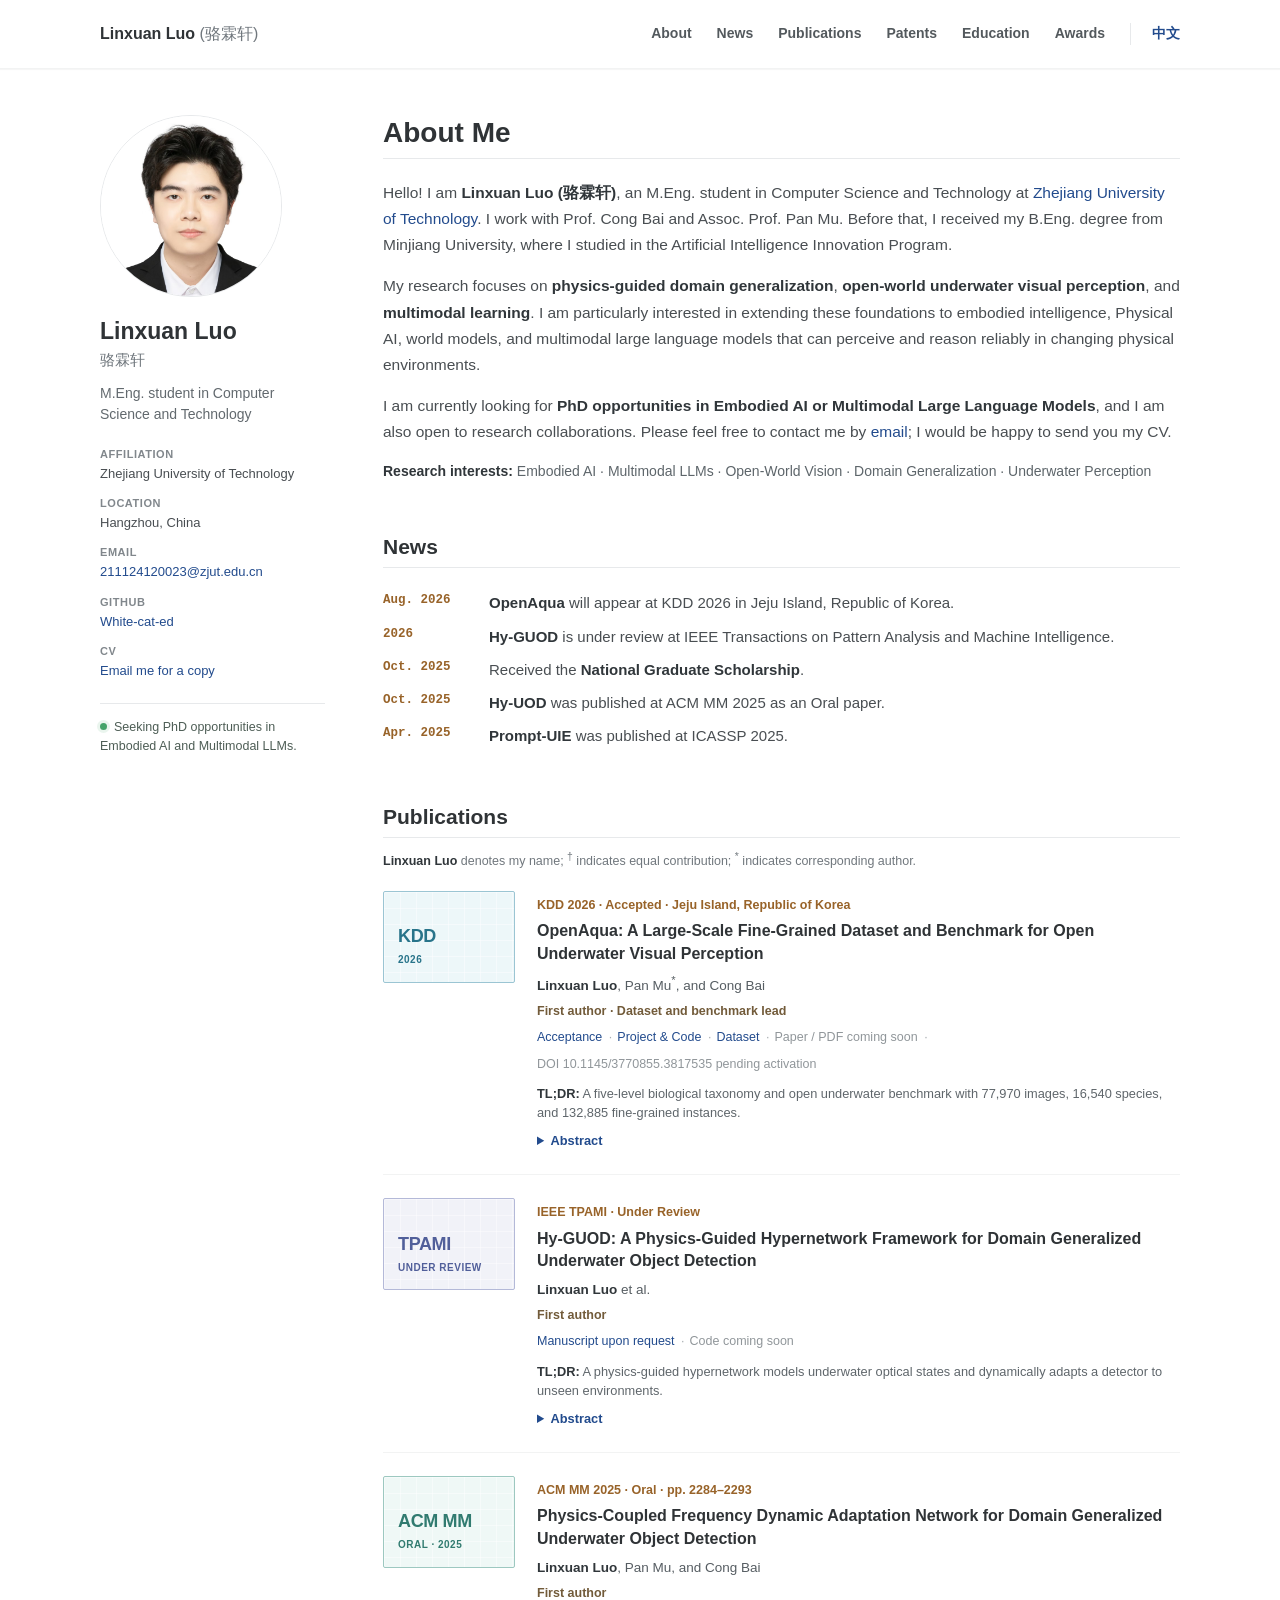
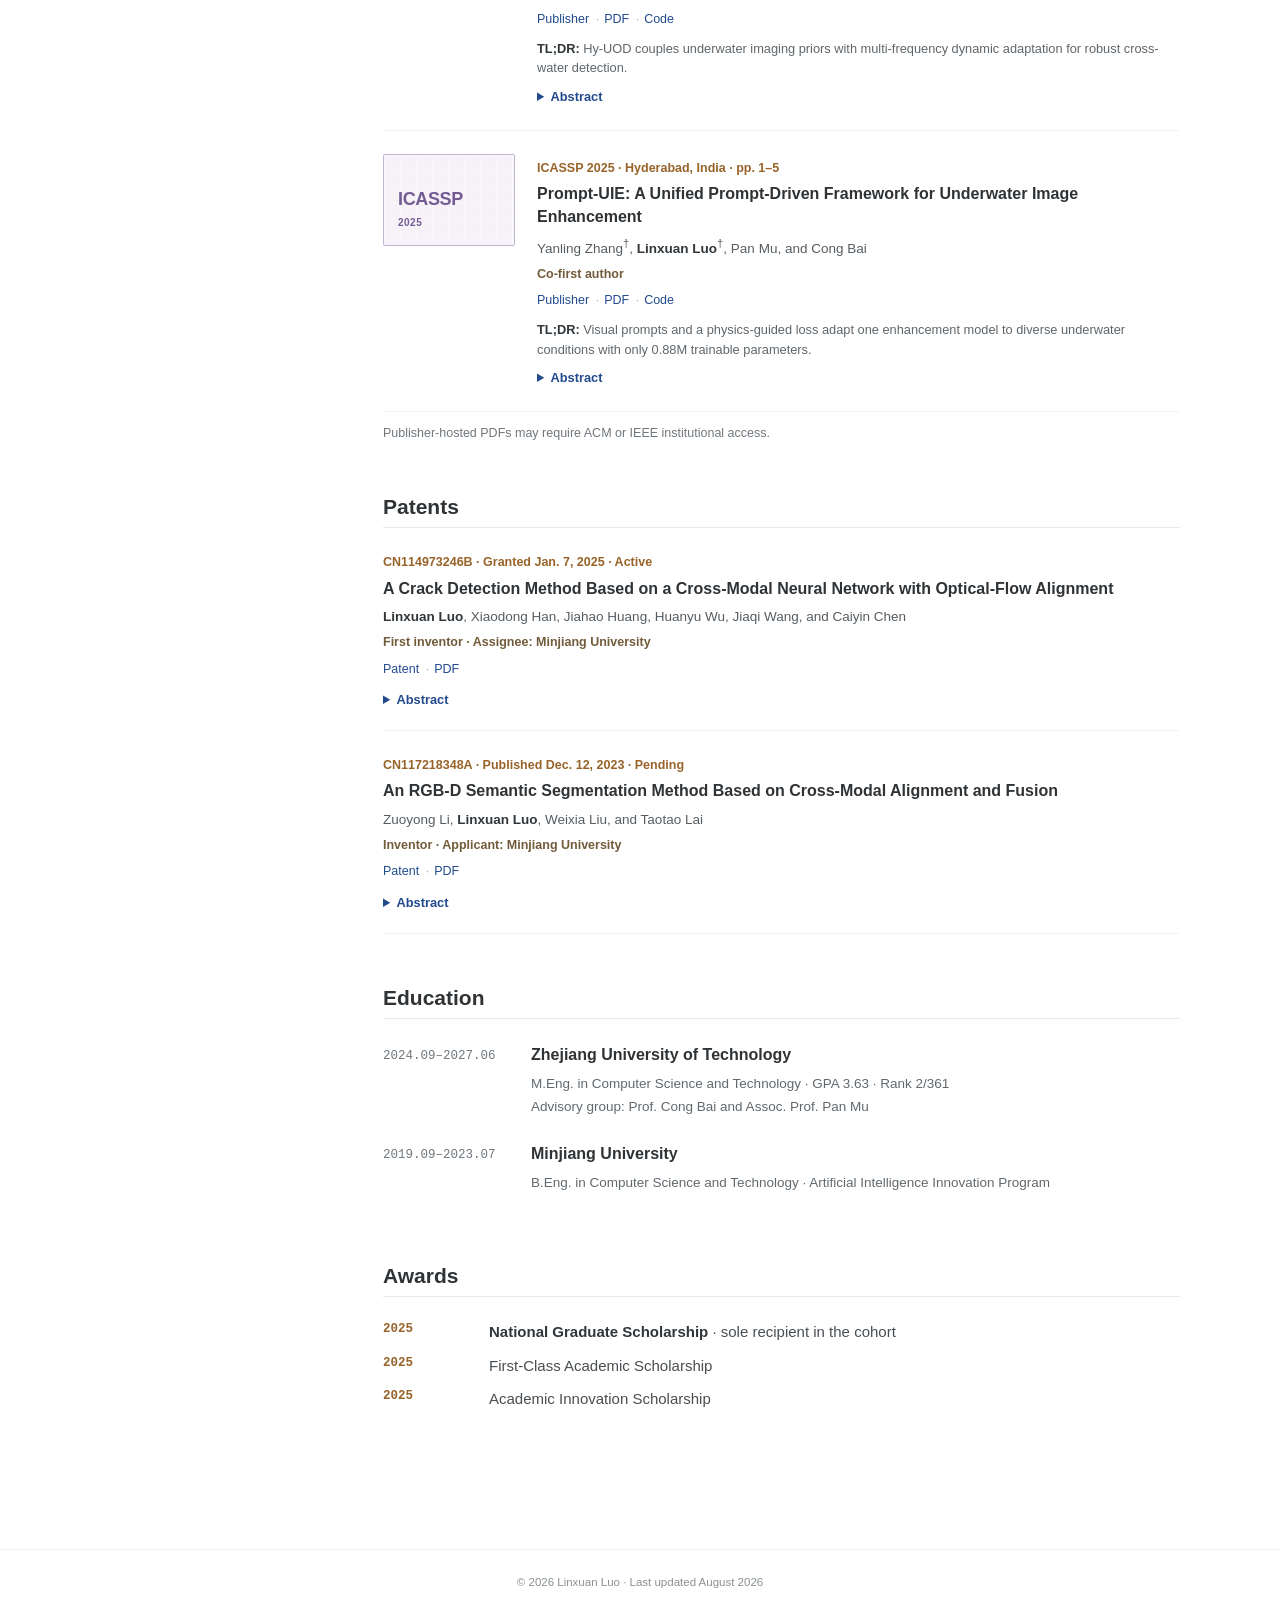
==== index.html @ a7f3fe2d "Add files via upload" ====
<!doctype html>
<html lang="en">
<head>
  <meta charset="utf-8">
  <meta name="viewport" content="width=device-width, initial-scale=1">
  <title>Linxuan Luo (骆霖轩) | Academic Homepage</title>
  <meta name="description" content="Academic homepage of Linxuan Luo, a master's student researching physics-guided domain generalization, open-world underwater vision, embodied AI, and multimodal learning.">
  <meta name="theme-color" content="#ffffff">
  <meta property="og:title" content="Linxuan Luo | Academic Homepage">
  <meta property="og:description" content="Research in physics-guided perception, embodied AI, and multimodal learning.">
  <meta property="og:type" content="website">
  <meta property="og:url" content="https://white-cat-ed.github.io/">
  <meta property="og:image" content="https://white-cat-ed.github.io/og-minimal.png">
  <meta name="twitter:card" content="summary_large_image">
  <link rel="canonical" href="https://white-cat-ed.github.io/">
  <link rel="alternate" hreflang="en" href="https://white-cat-ed.github.io/">
  <link rel="alternate" hreflang="zh-CN" href="https://white-cat-ed.github.io/zh.html">
  <link rel="stylesheet" href="styles.css">
  <script type="application/ld+json">
  {
    "@context": "https://schema.org",
    "@type": "Person",
    "name": "Linxuan Luo",
    "alternateName": "骆霖轩",
    "email": "mailto:211124120023@zjut.edu.cn",
    "url": "https://white-cat-ed.github.io/",
    "sameAs": ["https://github.com/White-cat-ed"],
    "affiliation": {
      "@type": "CollegeOrUniversity",
      "name": "Zhejiang University of Technology"
    }
  }
  </script>
</head>
<body>
  <a class="skip-link" href="#main-content">Skip to content</a>

  <header class="masthead">
    <div class="masthead-inner">
      <a class="site-title" href="#top">Linxuan Luo <span>(骆霖轩)</span></a>
      <nav class="site-nav" aria-label="Primary navigation">
        <a href="#about">About</a>
        <a href="#news">News</a>
        <a href="#publications">Publications</a>
        <a href="#patents">Patents</a>
        <a href="#education">Education</a>
        <a href="#awards">Awards</a>
        <a class="language-link" href="zh.html" lang="zh-CN">中文</a>
      </nav>
    </div>
  </header>

  <main class="layout" id="top">
    <aside class="sidebar" aria-label="Profile">
      <img class="profile-photo" src="profile.jpg" alt="Portrait of Linxuan Luo" width="190" height="190">
      <h1 class="profile-name">Linxuan Luo</h1>
      <p class="profile-name-zh" lang="zh-CN">骆霖轩</p>
      <p class="profile-bio">M.Eng. student in Computer Science and Technology</p>

      <dl class="profile-links">
        <div><dt>Affiliation</dt><dd>Zhejiang University of Technology</dd></div>
        <div><dt>Location</dt><dd>Hangzhou, China</dd></div>
        <div><dt>Email</dt><dd><a href="mailto:211124120023@zjut.edu.cn">211124120023@zjut.edu.cn</a></dd></div>
        <div><dt>GitHub</dt><dd><a href="https://github.com/White-cat-ed" target="_blank" rel="noreferrer">White-cat-ed</a></dd></div>
        <div><dt>CV</dt><dd><a href="mailto:211124120023@zjut.edu.cn?subject=CV%20request">Email me for a copy</a></dd></div>
      </dl>

      <p class="phd-note"><span aria-hidden="true"></span>Seeking PhD opportunities in Embodied AI and Multimodal LLMs.</p>
    </aside>

    <div class="page-content" id="main-content">
      <section id="about" class="section about-section">
        <h2>About Me</h2>
        <p>Hello! I am <strong>Linxuan Luo (骆霖轩)</strong>, an M.Eng. student in Computer Science and Technology at <a href="https://www.zjut.edu.cn/" target="_blank" rel="noreferrer">Zhejiang University of Technology</a>. I work with Prof. Cong Bai and Assoc. Prof. Pan Mu. Before that, I received my B.Eng. degree from Minjiang University, where I studied in the Artificial Intelligence Innovation Program.</p>
        <p>My research focuses on <strong>physics-guided domain generalization</strong>, <strong>open-world underwater visual perception</strong>, and <strong>multimodal learning</strong>. I am particularly interested in extending these foundations to embodied intelligence, Physical AI, world models, and multimodal large language models that can perceive and reason reliably in changing physical environments.</p>
        <p>I am currently looking for <strong>PhD opportunities in Embodied AI or Multimodal Large Language Models</strong>, and I am also open to research collaborations. Please feel free to contact me by <a href="mailto:211124120023@zjut.edu.cn">email</a>; I would be happy to send you my CV.</p>
        <p class="research-interests"><strong>Research interests:</strong> Embodied AI · Multimodal LLMs · Open-World Vision · Domain Generalization · Underwater Perception</p>
      </section>

      <section id="news" class="section">
        <h2>News</h2>
        <ul class="news-list">
          <li><time datetime="2026-08">Aug. 2026</time><span><strong>OpenAqua</strong> will appear at KDD 2026 in Jeju Island, Republic of Korea.</span></li>
          <li><time datetime="2026">2026</time><span><strong>Hy-GUOD</strong> is under review at IEEE Transactions on Pattern Analysis and Machine Intelligence.</span></li>
          <li><time datetime="2025-10">Oct. 2025</time><span>Received the <strong>National Graduate Scholarship</strong>.</span></li>
          <li><time datetime="2025-10">Oct. 2025</time><span><strong>Hy-UOD</strong> was published at ACM MM 2025 as an Oral paper.</span></li>
          <li><time datetime="2025-04">Apr. 2025</time><span><strong>Prompt-UIE</strong> was published at ICASSP 2025.</span></li>
        </ul>
      </section>

      <section id="publications" class="section">
        <h2>Publications</h2>
        <p class="section-note"><strong>Linxuan Luo</strong> denotes my name; <sup>†</sup> indicates equal contribution; <sup>*</sup> indicates corresponding author.</p>

        <article class="publication">
          <div class="paper-thumb paper-thumb-aqua" aria-hidden="true"><span>KDD</span><small>2026</small></div>
          <div class="publication-body">
            <p class="venue">KDD 2026 · Accepted · Jeju Island, Republic of Korea</p>
            <h3>OpenAqua: A Large-Scale Fine-Grained Dataset and Benchmark for Open Underwater Visual Perception</h3>
            <p class="authors"><strong>Linxuan Luo</strong>, Pan Mu<sup>*</sup>, and Cong Bai</p>
            <p class="role-line">First author · Dataset and benchmark lead</p>
            <p class="resource-links">
              <a href="https://cs.zjut.edu.cn/jsp/news.jsp?neId=8866" target="_blank" rel="noreferrer">Acceptance</a>
              <a href="https://github.com/White-cat-ed/OpenAqua" target="_blank" rel="noreferrer">Project &amp; Code</a>
              <a href="https://drive.google.com/drive/folders/1vo-b8BYGD2Kb2J__HTQK28yn5RzytMnz?usp=drive_link" target="_blank" rel="noreferrer">Dataset</a>
              <span>Paper / PDF coming soon</span>
              <span>DOI 10.1145/3770855.3817535 pending activation</span>
            </p>
            <p class="tldr"><strong>TL;DR:</strong> A five-level biological taxonomy and open underwater benchmark with 77,970 images, 16,540 species, and 132,885 fine-grained instances.</p>
            <details>
              <summary>Abstract</summary>
              <p>Monitoring aquatic biodiversity is vital for maintaining global ecological balance. While advancements in computer vision have revolutionized underwater perception, existing datasets are predominantly limited to coarse-grained categories or lack spatial localization annotations, severely constraining the applicability of models for fine-grained biological identification in real-world scenarios. To address this gap, we introduce OpenAqua, the first large-scale fine-grained dataset dedicated to open underwater visual tasks. OpenAqua is structured around a five-level biological taxonomic hierarchy, comprising 77,970 high-quality images covering 16,540 aquatic species, and providing 132,885 fine-grained bounding boxes and corresponding instance segmentation masks. Based on this dataset, we establish a comprehensive benchmark suite that encompasses not only standard object detection and instance segmentation tasks but also pioneers an underwater open-vocabulary object detection benchmark. Extensive experimental evaluations reveal a significant performance degradation in current models as they progress from coarse-grained to fine-grained recognition. These results highlight the substantial challenges associated with fine-grained semantic perception and domain adaptation in degraded underwater environments. We believe OpenAqua holds the potential to advance fine-grained underwater vision research, facilitate learning from long-tailed distributions, and enable more effective aquatic ecosystem monitoring.</p>
            </details>
          </div>
        </article>

        <article class="publication">
          <div class="paper-thumb paper-thumb-indigo" aria-hidden="true"><span>TPAMI</span><small>Under Review</small></div>
          <div class="publication-body">
            <p class="venue">IEEE TPAMI · Under Review</p>
            <h3>Hy-GUOD: A Physics-Guided Hypernetwork Framework for Domain Generalized Underwater Object Detection</h3>
            <p class="authors"><strong>Linxuan Luo</strong> et al.</p>
            <p class="role-line">First author</p>
            <p class="resource-links">
              <a href="mailto:211124120023@zjut.edu.cn?subject=Hy-GUOD%20manuscript%20request">Manuscript upon request</a>
              <span>Code coming soon</span>
            </p>
            <p class="tldr"><strong>TL;DR:</strong> A physics-guided hypernetwork models underwater optical states and dynamically adapts a detector to unseen environments.</p>
            <details>
              <summary>Abstract</summary>
              <p>Underwater Object Detection suffers from severe performance degradation under complex optical variations. These variations induce domain shifts that are particularly challenging to handle when only limited source-domain data are available. Existing methods mainly rely on image restoration or static architectural priors, whereas domain generalization methods usually treat domain shift as a generic data-driven distribution discrepancy. Consequently, they struggle to represent optics-driven underwater domain variation and to decouple degradation cues from task-relevant semantics. To address these limitations, we propose Hy-GUOD, a physics-guided hypernetwork framework for generalized underwater object detection. Hy-GUOD explicitly parameterizes underwater domain shift with physical optical states and learns to exploit them for robust detection. A hypernetwork-based optical-state perception mechanism decouples optical priors from degraded observations through inverse estimation; these priors are then translated into domain-adaptive guidance for dynamic feature responses in the detector. We further introduce Navi-Gate and a bilevel optimization strategy to regulate task-gradient interactions under source-constrained supervision. Extensive experiments on four underwater benchmarks and one terrestrial hazy benchmark demonstrate the effectiveness and generality of Hy-GUOD across single-source, multi-source, cross-dataset, in-domain, and hazy object detection protocols.</p>
            </details>
          </div>
        </article>

        <article class="publication">
          <div class="paper-thumb paper-thumb-teal" aria-hidden="true"><span>ACM MM</span><small>Oral · 2025</small></div>
          <div class="publication-body">
            <p class="venue">ACM MM 2025 · Oral · pp. 2284–2293</p>
            <h3>Physics-Coupled Frequency Dynamic Adaptation Network for Domain Generalized Underwater Object Detection</h3>
            <p class="authors"><strong>Linxuan Luo</strong>, Pan Mu, and Cong Bai</p>
            <p class="role-line">First author</p>
            <p class="resource-links">
              <a href="https://dl.acm.org/doi/10.1145/3746027.3755829" target="_blank" rel="noreferrer">Publisher</a>
              <a href="https://dl.acm.org/doi/pdf/10.1145/3746027.3755829" target="_blank" rel="noreferrer">PDF</a>
              <a href="https://github.com/White-cat-ed/HyUOD" target="_blank" rel="noreferrer">Code</a>
            </p>
            <p class="tldr"><strong>TL;DR:</strong> Hy-UOD couples underwater imaging priors with multi-frequency dynamic adaptation for robust cross-water detection.</p>
            <details>
              <summary>Abstract</summary>
              <p>Despite technological progress in underwater object detection, there are still problems such as the domain shift stemming from diverse environmental conditions and severe image degradation in underwater environments. To address these challenges, we propose a hypernetwork-powered domain generalization framework that synergizes physical priors with multi-frequency feature learning, called Hy-UOD. To combat domain shift challenges, we devise a meta-learning empowered hypernetwork architecture that synthesizes domain-generalization parameters through environment-specific physical descriptor encoding for cross-domains. To further mitigate the impact of complex degradation on object detection performance, we design a Multi-frequency Feature Dynamic Adaptation module based on hypernetwork features and domain-specific information. This module systematically compensates for degraded features through low-frequency correction, high-frequency refinement, and mid-frequency reconstruction. Experiments on multiple underwater datasets demonstrate the robust detection performance and strong cross-domain generalization capability of our method.</p>
            </details>
          </div>
        </article>

        <article class="publication">
          <div class="paper-thumb paper-thumb-violet" aria-hidden="true"><span>ICASSP</span><small>2025</small></div>
          <div class="publication-body">
            <p class="venue">ICASSP 2025 · Hyderabad, India · pp. 1–5</p>
            <h3>Prompt-UIE: A Unified Prompt-Driven Framework for Underwater Image Enhancement</h3>
            <p class="authors">Yanling Zhang<sup>†</sup>, <strong>Linxuan Luo</strong><sup>†</sup>, Pan Mu, and Cong Bai</p>
            <p class="role-line">Co-first author</p>
            <p class="resource-links">
              <a href="https://ieeexplore.ieee.org/document/10889990/" target="_blank" rel="noreferrer">Publisher</a>
              <a href="https://ieeexplore.ieee.org/stampPDF/getPDF.jsp?tp=&amp;arnumber=10889990" target="_blank" rel="noreferrer">PDF</a>
              <a href="https://github.com/Zjut-MultimediaPlus/Prompt-UIE" target="_blank" rel="noreferrer">Code</a>
            </p>
            <p class="tldr"><strong>TL;DR:</strong> Visual prompts and a physics-guided loss adapt one enhancement model to diverse underwater conditions with only 0.88M trainable parameters.</p>
            <details>
              <summary>Abstract</summary>
              <p>The complex and diverse underwater environment causes various types of degradation in underwater images. However, most existing methods focus on single underwater datasets, where the similarities in degradation limit the model’s exploration of different degradation characteristics. To address this challenge, we develop a new unified model for underwater image enhancement based on prompt learning, called Prompt-UIE, focusing on the common attributes of underwater images. Prompt-UIE is designed to adapt a pretrained task-specific model to various underwater conditions without the need for multiple datasets. It builds upon a specific model and integrates a visual prompt module along with a reverse-transmission-map-guided loss function. The background-light visual prompt guides the model to perform enhancements for different water types, while the guided loss improves its ability to handle non-uniform degradation. Experiments on both full-reference and no-reference datasets demonstrate the effectiveness and robustness of our method.</p>
            </details>
          </div>
        </article>
        <p class="access-note">Publisher-hosted PDFs may require ACM or IEEE institutional access.</p>
      </section>

      <section id="patents" class="section">
        <h2>Patents</h2>

        <article class="patent">
          <p class="venue">CN114973246B · Granted Jan. 7, 2025 · Active</p>
          <h3>A Crack Detection Method Based on a Cross-Modal Neural Network with Optical-Flow Alignment</h3>
          <p class="authors"><strong>Linxuan Luo</strong>, Xiaodong Han, Jiahao Huang, Huanyu Wu, Jiaqi Wang, and Caiyin Chen</p>
          <p class="role-line">First inventor · Assignee: Minjiang University</p>
          <p class="resource-links">
            <a href="https://patents.google.com/patent/CN114973246B/en" target="_blank" rel="noreferrer">Patent</a>
            <a href="https://patentimages.storage.googleapis.com/b4/01/fa/18048ff08c857f/CN114973246B.pdf" target="_blank" rel="noreferrer">PDF</a>
          </p>
          <details>
            <summary>Abstract</summary>
            <p>This invention presents FAC-Net, a cross-modal crack detection method that uses optical-flow-based alignment to fuse RGB and depth features and classify pixels into crack and background regions.</p>
          </details>
        </article>

        <article class="patent">
          <p class="venue">CN117218348A · Published Dec. 12, 2023 · Pending</p>
          <h3>An RGB-D Semantic Segmentation Method Based on Cross-Modal Alignment and Fusion</h3>
          <p class="authors">Zuoyong Li, <strong>Linxuan Luo</strong>, Weixia Liu, and Taotao Lai</p>
          <p class="role-line">Inventor · Applicant: Minjiang University</p>
          <p class="resource-links">
            <a href="https://patents.google.com/patent/CN117218348A/en" target="_blank" rel="noreferrer">Patent</a>
            <a href="https://patentimages.storage.googleapis.com/ee/cd/d5/96ed496db2e473/CN117218348A.pdf" target="_blank" rel="noreferrer">PDF</a>
          </p>
          <details>
            <summary>Abstract</summary>
            <p>This invention presents an RGB-D semantic segmentation framework that combines spatial-channel attention with semantic-flow correction to align and fuse RGB and depth features, suppress multimodal noise, and improve the propagation of deep semantic information.</p>
          </details>
        </article>
      </section>

      <section id="education" class="section">
        <h2>Education</h2>
        <div class="timeline">
          <article>
            <time>2024.09–2027.06</time>
            <div><h3>Zhejiang University of Technology</h3><p>M.Eng. in Computer Science and Technology · GPA 3.63 · Rank 2/361</p><p>Advisory group: Prof. Cong Bai and Assoc. Prof. Pan Mu</p></div>
          </article>
          <article>
            <time>2019.09–2023.07</time>
            <div><h3>Minjiang University</h3><p>B.Eng. in Computer Science and Technology · Artificial Intelligence Innovation Program</p></div>
          </article>
        </div>
      </section>

      <section id="awards" class="section">
        <h2>Awards</h2>
        <ul class="plain-list">
          <li><time>2025</time><span><strong>National Graduate Scholarship</strong> · sole recipient in the cohort</span></li>
          <li><time>2025</time><span>First-Class Academic Scholarship</span></li>
          <li><time>2025</time><span>Academic Innovation Scholarship</span></li>
        </ul>
      </section>
    </div>
  </main>

  <footer class="site-footer">
    <p>© 2026 Linxuan Luo · Last updated August 2026</p>
  </footer>
</body>
</html>
---- styles.css ----
:root {
  --ink: #494e52;
  --heading: #2f3336;
  --muted: #70777d;
  --link: #224b8d;
  --line: #e7e9eb;
  --line-soft: #f2f3f3;
  --paper: #fff;
  --quiet: #f7f8f9;
  --success: #2f7a52;
}

* {
  box-sizing: border-box;
}

html {
  scroll-behavior: smooth;
  scroll-padding-top: 80px;
}

body {
  margin: 0;
  background: var(--paper);
  color: var(--ink);
  font-family: "Trebuchet MS", "Microsoft YaHei", "PingFang SC", Helvetica, Arial, sans-serif;
  font-size: 15px;
  line-height: 1.55;
}

a {
  color: var(--link);
  text-decoration: none;
}

a:hover,
a:focus-visible {
  text-decoration: underline;
}

strong {
  color: #30363a;
}

.skip-link {
  position: fixed;
  top: 8px;
  left: 8px;
  z-index: 100;
  transform: translateY(-150%);
  padding: 8px 12px;
  border-radius: 3px;
  background: var(--heading);
  color: #fff;
}

.skip-link:focus {
  transform: translateY(0);
}

.masthead {
  position: sticky;
  top: 0;
  z-index: 30;
  border-bottom: 1px solid var(--line-soft);
  background: rgba(255, 255, 255, 0.97);
  box-shadow: 0 1px 1px rgba(0, 0, 0, 0.035);
  backdrop-filter: blur(8px);
}

.masthead-inner {
  width: min(1080px, calc(100% - 36px));
  min-height: 68px;
  margin: 0 auto;
  display: flex;
  align-items: center;
  justify-content: space-between;
  gap: 28px;
}

.site-title {
  flex: 0 0 auto;
  color: var(--heading);
  font-size: 16px;
  font-weight: 700;
}

.site-title span {
  color: var(--muted);
  font-weight: 400;
}

.site-title:hover {
  text-decoration: none;
}

.site-nav {
  display: flex;
  align-items: center;
  gap: 25px;
  white-space: nowrap;
}

.site-nav a {
  color: #53595d;
  font-size: 14px;
  font-weight: 600;
}

.site-nav a:hover,
.site-nav a:focus-visible {
  color: var(--link);
  text-decoration: none;
}

.site-nav .language-link {
  padding-left: 21px;
  border-left: 1px solid var(--line);
  color: var(--link);
}

.layout {
  width: min(1080px, calc(100% - 36px));
  margin: 46px auto 84px;
  display: grid;
  grid-template-columns: 225px minmax(0, 1fr);
  gap: 58px;
  align-items: start;
}

.sidebar {
  position: sticky;
  top: 100px;
  min-width: 0;
}

.profile-photo {
  display: block;
  width: 182px;
  height: 182px;
  border: 1px solid var(--line);
  border-radius: 50%;
  object-fit: cover;
  object-position: center 30%;
}

.profile-name {
  margin: 20px 0 0;
  color: var(--heading);
  font-size: 23px;
  line-height: 1.25;
}

.profile-name-zh {
  margin: 2px 0 12px;
  color: var(--muted);
  font-size: 15px;
}

.profile-bio {
  margin: 0 0 21px;
  color: #62696e;
  font-size: 14px;
  line-height: 1.5;
}

.profile-links {
  margin: 0;
  font-size: 13px;
}

.profile-links div {
  margin: 0 0 11px;
}

.profile-links dt {
  margin: 0 0 1px;
  color: #81878c;
  font-size: 11px;
  font-weight: 700;
  letter-spacing: 0.05em;
  text-transform: uppercase;
}

.profile-links dd {
  margin: 0;
  overflow-wrap: anywhere;
}

.phd-note {
  margin: 22px 0 0;
  padding-top: 14px;
  border-top: 1px solid var(--line);
  color: #4d5d55;
  font-size: 12.5px;
  line-height: 1.5;
}

.phd-note span {
  display: inline-block;
  width: 7px;
  height: 7px;
  margin-right: 7px;
  border-radius: 50%;
  background: #45a36a;
  box-shadow: 0 0 0 3px #eaf5ee;
  vertical-align: 1px;
}

.page-content {
  min-width: 0;
}

.section {
  margin: 0 0 50px;
}

.section h2 {
  margin: 0 0 18px;
  padding-bottom: 7px;
  border-bottom: 1px solid var(--line);
  color: var(--heading);
  font-size: 21px;
  font-weight: 700;
  line-height: 1.3;
}

.about-section h2 {
  margin-bottom: 21px;
  font-size: 28px;
}

.about-section p {
  margin: 0 0 15px;
  font-size: 15.5px;
  line-height: 1.68;
}

.research-interests {
  color: #5d656a;
  font-size: 14px !important;
}

.section-note,
.access-note {
  margin: -7px 0 15px;
  color: var(--muted);
  font-size: 12.5px;
}

.news-list,
.plain-list {
  margin: 0;
  padding: 0;
  list-style: none;
}

.news-list li,
.plain-list li {
  display: grid;
  grid-template-columns: 92px minmax(0, 1fr);
  gap: 14px;
  padding: 5px 0;
}

.news-list time,
.plain-list time {
  color: #986329;
  font-family: Consolas, "Courier New", monospace;
  font-size: 12.5px;
  font-weight: 700;
}

.publication {
  display: grid;
  grid-template-columns: 132px minmax(0, 1fr);
  gap: 22px;
  padding: 23px 0;
  border-bottom: 1px solid var(--line-soft);
}

.publication:first-of-type {
  padding-top: 4px;
}

.paper-thumb {
  width: 132px;
  height: 92px;
  display: flex;
  flex-direction: column;
  justify-content: flex-end;
  padding: 14px;
  border: 1px solid currentColor;
  border-radius: 2px;
  background-image:
    linear-gradient(rgba(255, 255, 255, 0.42) 1px, transparent 1px),
    linear-gradient(90deg, rgba(255, 255, 255, 0.42) 1px, transparent 1px);
  background-size: 16px 16px;
}

.paper-thumb span {
  font-size: 18px;
  font-weight: 800;
  letter-spacing: -0.02em;
  line-height: 1;
}

.paper-thumb small {
  margin-top: 7px;
  font-size: 10px;
  font-weight: 700;
  letter-spacing: 0.05em;
  text-transform: uppercase;
}

.paper-thumb-aqua {
  border-color: #9bc5d3;
  background-color: #edf7f9;
  color: #28748a;
}

.paper-thumb-indigo {
  border-color: #b4b9d8;
  background-color: #f1f2f8;
  color: #515f9a;
}

.paper-thumb-teal {
  border-color: #9dc8c0;
  background-color: #eff8f6;
  color: #317b70;
}

.paper-thumb-violet {
  border-color: #c1b5d3;
  background-color: #f6f2f8;
  color: #725c92;
}

.publication-body h3,
.patent h3,
.timeline h3 {
  margin: 3px 0 7px;
  color: var(--heading);
  font-size: 16px;
  font-weight: 700;
  line-height: 1.42;
}

.publication-body p,
.patent p {
  margin: 5px 0;
}

.venue {
  color: #986329;
  font-size: 12.5px;
  font-weight: 700;
}

.authors {
  color: #565d62;
  font-size: 13.5px;
}

.role-line {
  color: #725b3a;
  font-size: 12.5px;
  font-weight: 600;
}

.resource-links {
  display: flex;
  flex-wrap: wrap;
  gap: 7px 15px;
  padding: 2px 0;
  font-size: 12.5px;
}

.resource-links a,
.resource-links span {
  position: relative;
}

.resource-links a:not(:last-child)::after,
.resource-links span:not(:last-child)::after {
  content: "·";
  position: absolute;
  right: -10px;
  color: #a8adb1;
}

.resource-links span {
  color: #90969a;
}

.tldr {
  margin-top: 8px !important;
  color: #5f666b;
  font-size: 12.8px;
  line-height: 1.5;
}

details {
  margin-top: 9px;
  font-size: 12.8px;
}

details summary {
  width: max-content;
  color: var(--link);
  cursor: pointer;
  font-weight: 600;
}

details[open] summary {
  margin-bottom: 7px;
}

details p {
  margin: 0 !important;
  padding: 11px 13px;
  border-left: 2px solid #ccd7e6;
  background: var(--quiet);
  color: #5b6267;
  line-height: 1.62;
}

.access-note {
  margin-top: 12px;
}

.patent {
  padding: 20px 0;
  border-bottom: 1px solid var(--line-soft);
}

.patent:first-of-type {
  padding-top: 2px;
}

.timeline article {
  display: grid;
  grid-template-columns: 130px minmax(0, 1fr);
  gap: 18px;
  padding: 10px 0 15px;
}

.timeline time {
  color: var(--muted);
  font-family: Consolas, "Courier New", monospace;
  font-size: 12.5px;
}

.timeline h3 {
  margin-top: -3px;
}

.timeline p {
  margin: 3px 0;
  color: #62696e;
  font-size: 13.5px;
}

.site-footer {
  padding: 24px 18px 30px;
  border-top: 1px solid var(--line-soft);
  color: #8a9094;
  text-align: center;
  font-size: 11.5px;
}

.site-footer p {
  margin: 0;
}

@media (max-width: 900px) {
  .masthead-inner {
    align-items: flex-start;
    flex-direction: column;
    gap: 0;
    padding: 14px 0 10px;
  }

  .site-nav {
    width: 100%;
    margin-top: 9px;
    gap: 21px;
    overflow-x: auto;
    padding-bottom: 4px;
    scrollbar-width: thin;
  }

  .site-nav .language-link {
    padding-left: 0;
    border-left: 0;
  }

  .layout {
    grid-template-columns: 190px minmax(0, 1fr);
    gap: 38px;
    margin-top: 36px;
  }

  .sidebar {
    top: 117px;
  }

  .profile-photo {
    width: 155px;
    height: 155px;
  }
}

@media (max-width: 680px) {
  html {
    scroll-padding-top: 108px;
  }

  .masthead-inner,
  .layout {
    width: min(100% - 28px, 1080px);
  }

  .layout {
    display: block;
    margin-top: 29px;
  }

  .sidebar {
    position: static;
    display: grid;
    grid-template-columns: 122px minmax(0, 1fr);
    column-gap: 22px;
    margin-bottom: 44px;
  }

  .profile-photo {
    grid-row: 1 / 5;
    width: 122px;
    height: 122px;
  }

  .profile-name {
    margin-top: 5px;
    font-size: 21px;
  }

  .profile-name-zh {
    margin-bottom: 7px;
  }

  .profile-bio {
    margin-bottom: 10px;
  }

  .profile-links,
  .phd-note {
    grid-column: 1 / -1;
  }

  .profile-links {
    display: grid;
    grid-template-columns: repeat(2, minmax(0, 1fr));
    gap: 4px 18px;
    margin-top: 20px;
  }

  .phd-note {
    margin-top: 9px;
  }

  .about-section h2 {
    font-size: 25px;
  }

  .publication {
    grid-template-columns: 104px minmax(0, 1fr);
    gap: 16px;
  }

  .paper-thumb {
    width: 104px;
    height: 78px;
    padding: 11px;
  }

  .paper-thumb span {
    font-size: 15px;
  }
}

@media (max-width: 480px) {
  .sidebar {
    grid-template-columns: 102px minmax(0, 1fr);
    column-gap: 16px;
  }

  .profile-photo {
    width: 102px;
    height: 102px;
  }

  .profile-name {
    font-size: 19px;
  }

  .profile-bio {
    font-size: 12.5px;
  }

  .profile-links {
    grid-template-columns: 1fr;
  }

  .publication {
    display: block;
  }

  .paper-thumb {
    width: 100%;
    height: 64px;
    margin-bottom: 14px;
  }

  .news-list li,
  .plain-list li,
  .timeline article {
    grid-template-columns: 76px minmax(0, 1fr);
    gap: 11px;
  }
}

@media (prefers-reduced-motion: reduce) {
  html {
    scroll-behavior: auto;
  }
}
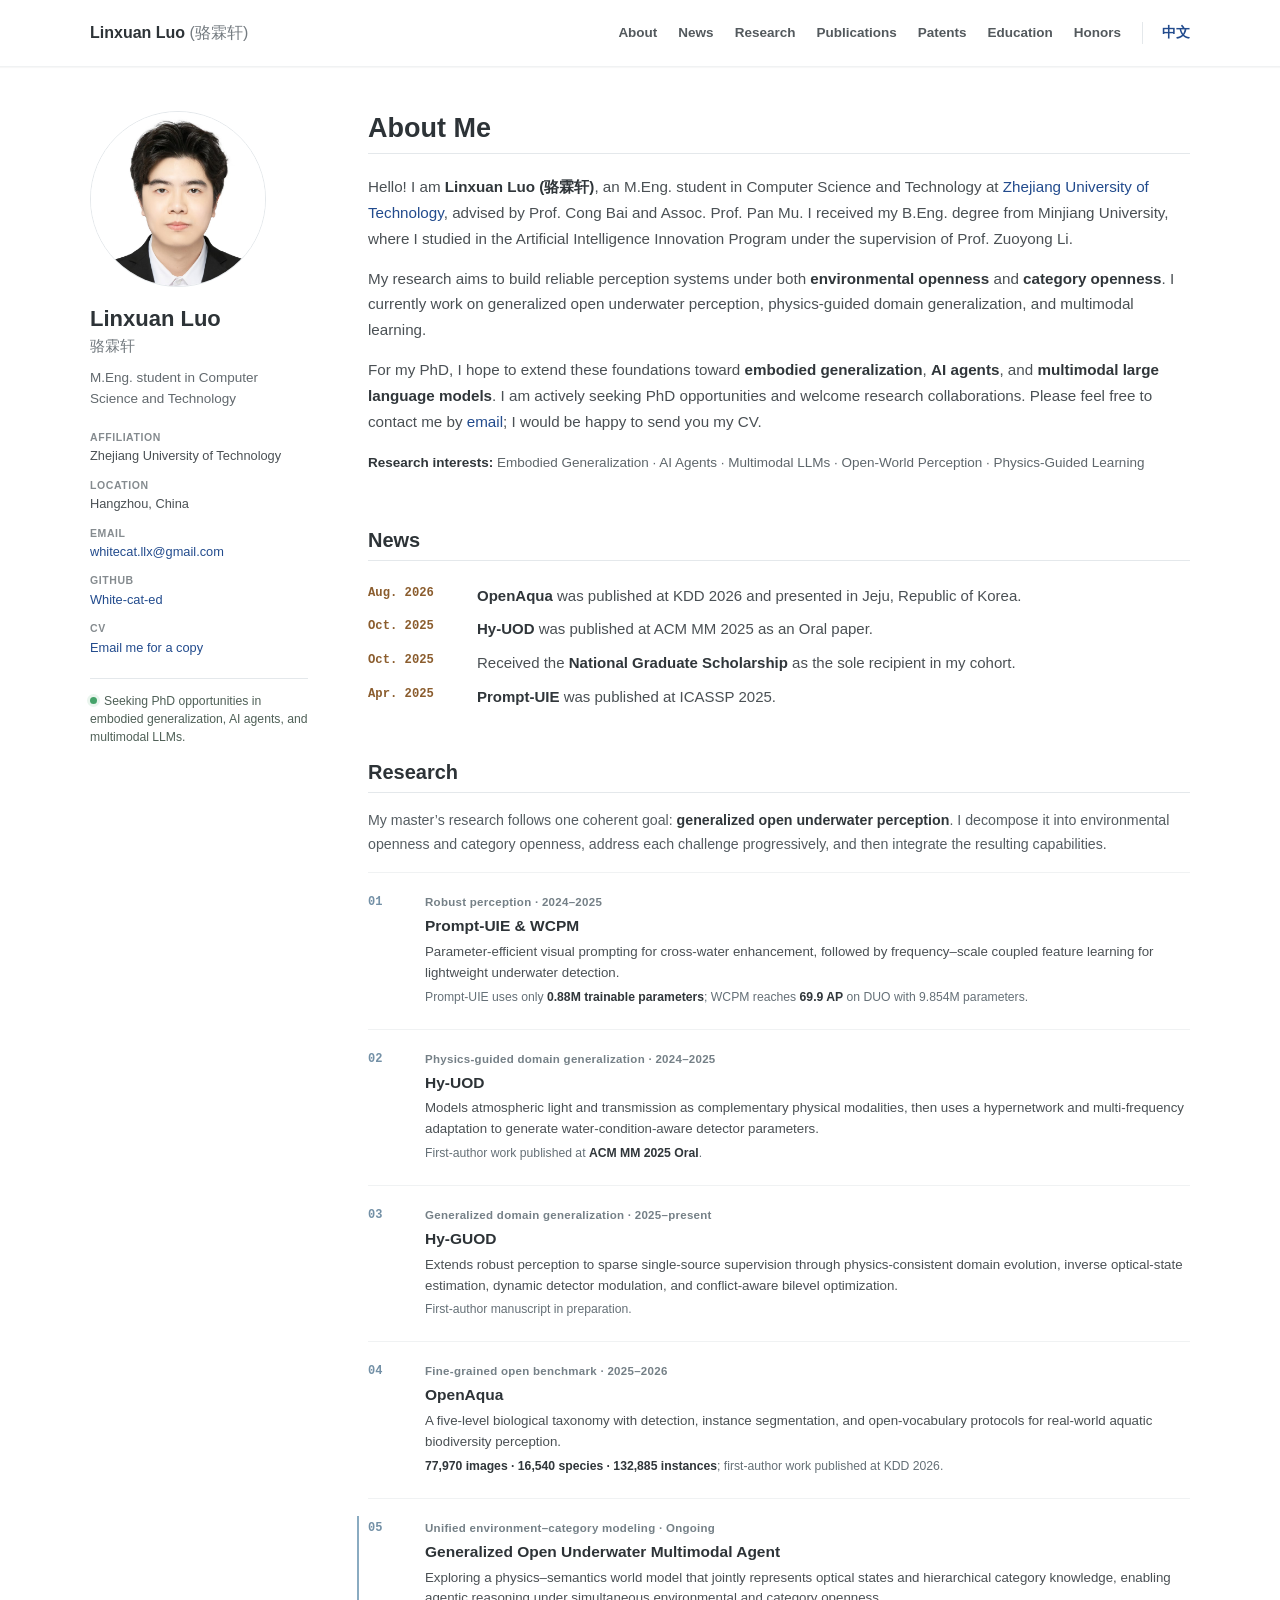
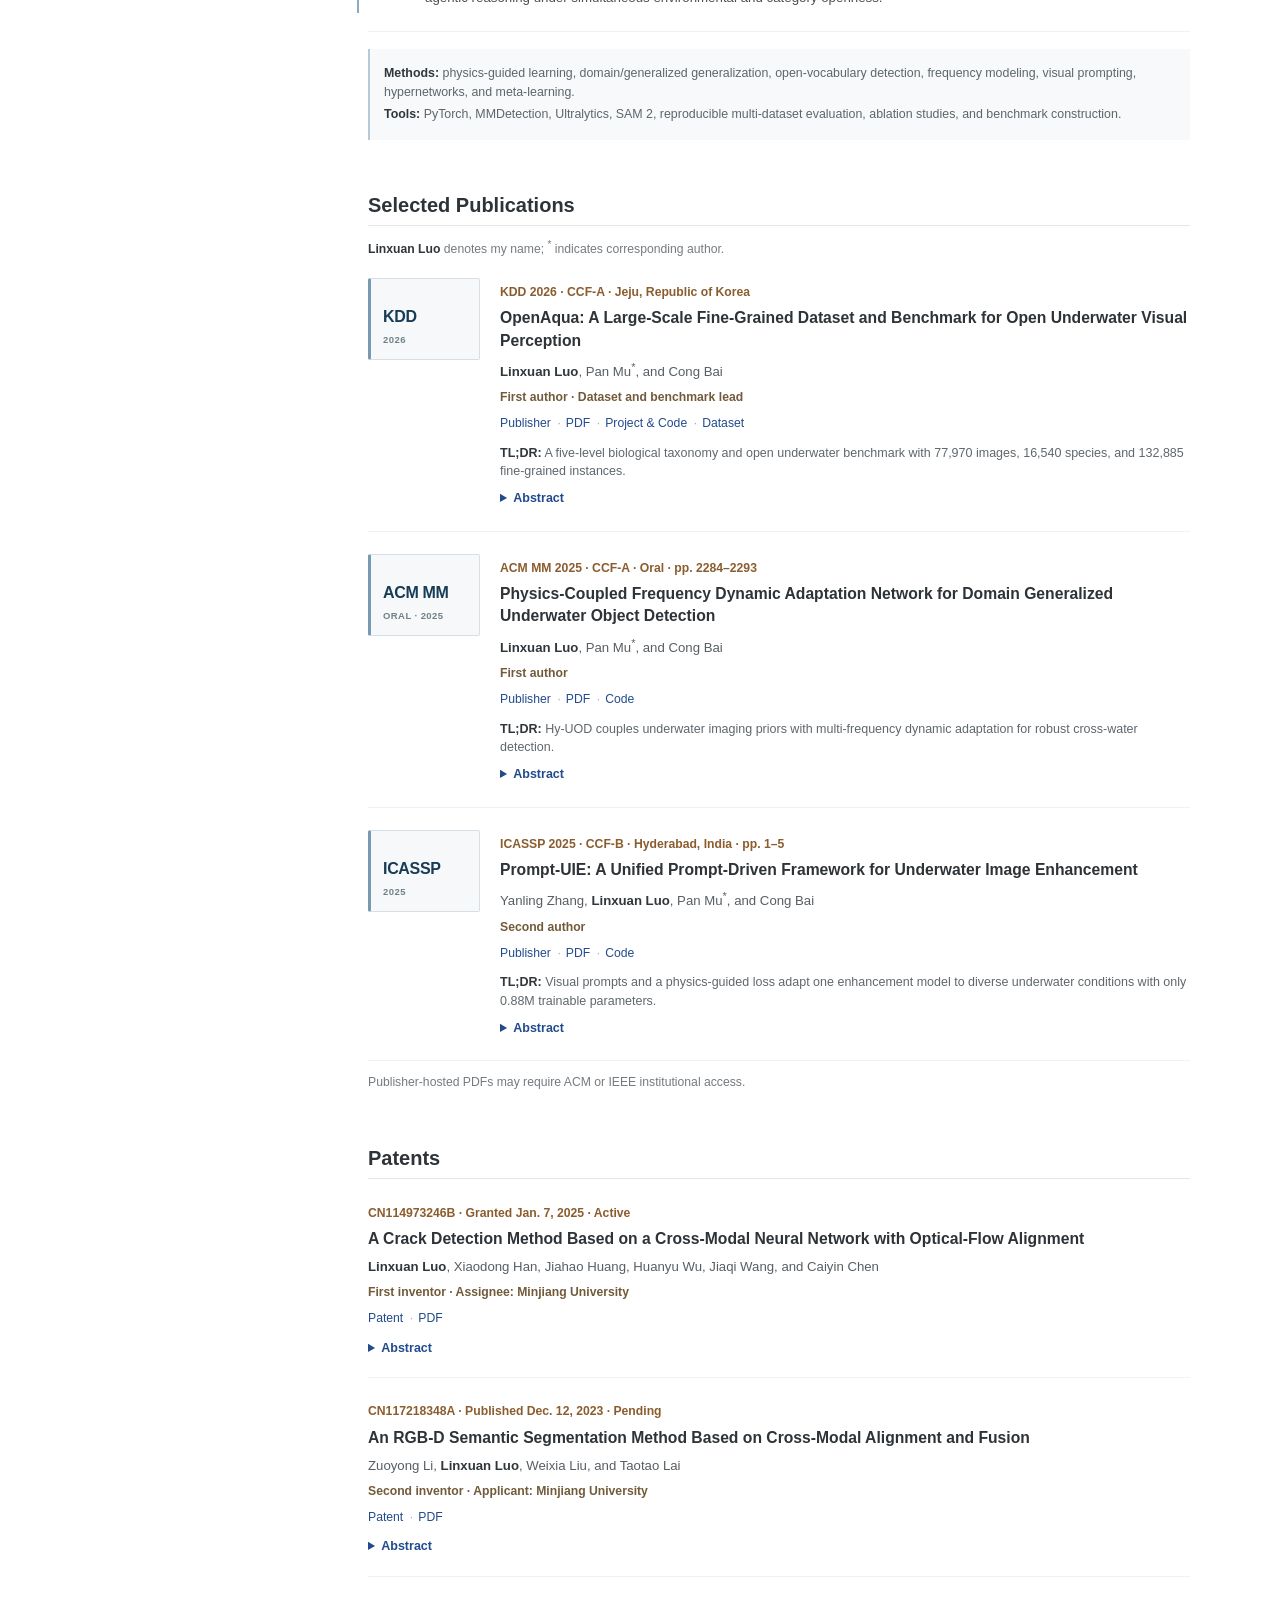
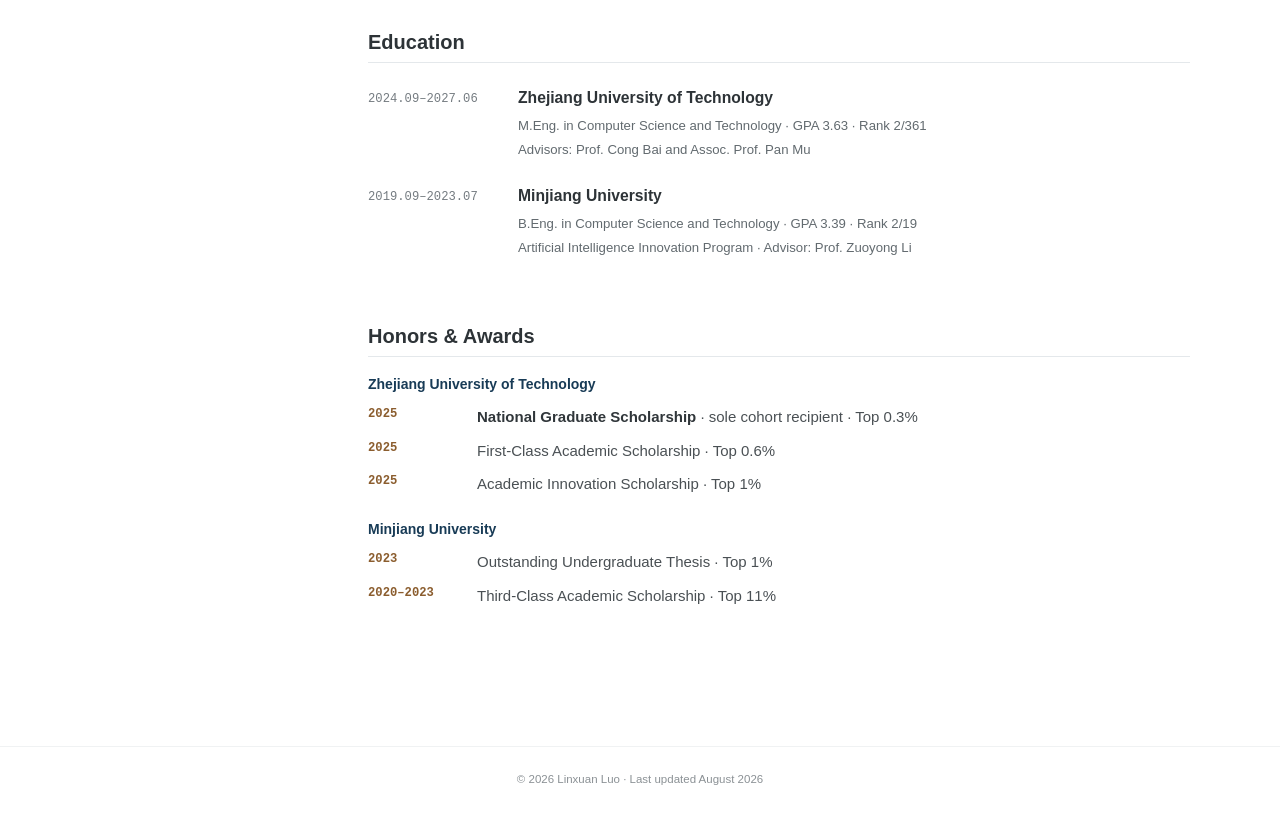
==== commit 96206072: "Add files via upload" ====
--- a/index.html
+++ b/index.html
@@ -4,10 +4,10 @@
   <meta charset="utf-8">
   <meta name="viewport" content="width=device-width, initial-scale=1">
   <title>Linxuan Luo (骆霖轩) | Academic Homepage</title>
-  <meta name="description" content="Academic homepage of Linxuan Luo, a master's student researching physics-guided domain generalization, open-world underwater vision, embodied AI, and multimodal learning.">
+  <meta name="description" content="Academic homepage of Linxuan Luo, an M.Eng. student studying physics-guided generalization, open-world underwater perception, multimodal learning, and embodied intelligence.">
   <meta name="theme-color" content="#ffffff">
   <meta property="og:title" content="Linxuan Luo | Academic Homepage">
-  <meta property="og:description" content="Research in physics-guided perception, embodied AI, and multimodal learning.">
+  <meta property="og:description" content="Physics-guided generalization, open-world perception, AI agents, and multimodal learning.">
   <meta property="og:type" content="website">
   <meta property="og:url" content="https://white-cat-ed.github.io/">
   <meta property="og:image" content="https://white-cat-ed.github.io/og-minimal.png">
@@ -22,7 +22,7 @@
     "@type": "Person",
     "name": "Linxuan Luo",
     "alternateName": "骆霖轩",
-    "email": "mailto:211124120023@zjut.edu.cn",
+    "email": "mailto:whitecat.llx@gmail.com",
     "url": "https://white-cat-ed.github.io/",
     "sameAs": ["https://github.com/White-cat-ed"],
     "affiliation": {
@@ -41,10 +41,11 @@
       <nav class="site-nav" aria-label="Primary navigation">
         <a href="#about">About</a>
         <a href="#news">News</a>
+        <a href="#research">Research</a>
         <a href="#publications">Publications</a>
         <a href="#patents">Patents</a>
         <a href="#education">Education</a>
-        <a href="#awards">Awards</a>
+        <a href="#awards">Honors</a>
         <a class="language-link" href="zh.html" lang="zh-CN">中文</a>
       </nav>
     </div>
@@ -60,85 +61,125 @@
       <dl class="profile-links">
         <div><dt>Affiliation</dt><dd>Zhejiang University of Technology</dd></div>
         <div><dt>Location</dt><dd>Hangzhou, China</dd></div>
-        <div><dt>Email</dt><dd><a href="mailto:211124120023@zjut.edu.cn">211124120023@zjut.edu.cn</a></dd></div>
+        <div><dt>Email</dt><dd><a href="mailto:whitecat.llx@gmail.com">whitecat.llx@gmail.com</a></dd></div>
         <div><dt>GitHub</dt><dd><a href="https://github.com/White-cat-ed" target="_blank" rel="noreferrer">White-cat-ed</a></dd></div>
-        <div><dt>CV</dt><dd><a href="mailto:211124120023@zjut.edu.cn?subject=CV%20request">Email me for a copy</a></dd></div>
+        <div><dt>CV</dt><dd><a href="mailto:whitecat.llx@gmail.com?subject=CV%20request">Email me for a copy</a></dd></div>
       </dl>
 
-      <p class="phd-note"><span aria-hidden="true"></span>Seeking PhD opportunities in Embodied AI and Multimodal LLMs.</p>
+      <p class="phd-note"><span aria-hidden="true"></span>Seeking PhD opportunities in embodied generalization, AI agents, and multimodal LLMs.</p>
     </aside>
 
     <div class="page-content" id="main-content">
       <section id="about" class="section about-section">
         <h2>About Me</h2>
-        <p>Hello! I am <strong>Linxuan Luo (骆霖轩)</strong>, an M.Eng. student in Computer Science and Technology at <a href="https://www.zjut.edu.cn/" target="_blank" rel="noreferrer">Zhejiang University of Technology</a>. I work with Prof. Cong Bai and Assoc. Prof. Pan Mu. Before that, I received my B.Eng. degree from Minjiang University, where I studied in the Artificial Intelligence Innovation Program.</p>
-        <p>My research focuses on <strong>physics-guided domain generalization</strong>, <strong>open-world underwater visual perception</strong>, and <strong>multimodal learning</strong>. I am particularly interested in extending these foundations to embodied intelligence, Physical AI, world models, and multimodal large language models that can perceive and reason reliably in changing physical environments.</p>
-        <p>I am currently looking for <strong>PhD opportunities in Embodied AI or Multimodal Large Language Models</strong>, and I am also open to research collaborations. Please feel free to contact me by <a href="mailto:211124120023@zjut.edu.cn">email</a>; I would be happy to send you my CV.</p>
-        <p class="research-interests"><strong>Research interests:</strong> Embodied AI · Multimodal LLMs · Open-World Vision · Domain Generalization · Underwater Perception</p>
-      </section>
-
-      <section id="news" class="section">
+        <p>Hello! I am <strong>Linxuan Luo (骆霖轩)</strong>, an M.Eng. student in Computer Science and Technology at <a href="https://www.zjut.edu.cn/" target="_blank" rel="noreferrer">Zhejiang University of Technology</a>, advised by Prof. Cong Bai and Assoc. Prof. Pan Mu. I received my B.Eng. degree from Minjiang University, where I studied in the Artificial Intelligence Innovation Program under the supervision of Prof. Zuoyong Li.</p>
+        <p>My research aims to build reliable perception systems under both <strong>environmental openness</strong> and <strong>category openness</strong>. I currently work on generalized open underwater perception, physics-guided domain generalization, and multimodal learning.</p>
+        <p>For my PhD, I hope to extend these foundations toward <strong>embodied generalization</strong>, <strong>AI agents</strong>, and <strong>multimodal large language models</strong>. I am actively seeking PhD opportunities and welcome research collaborations. Please feel free to contact me by <a href="mailto:whitecat.llx@gmail.com">email</a>; I would be happy to send you my CV.</p>
+        <p class="research-interests"><strong>Research interests:</strong> Embodied Generalization · AI Agents · Multimodal LLMs · Open-World Perception · Physics-Guided Learning</p>
+      </section>
+
+      <section id="news" class="section compact-section">
         <h2>News</h2>
         <ul class="news-list">
-          <li><time datetime="2026-08">Aug. 2026</time><span><strong>OpenAqua</strong> will appear at KDD 2026 in Jeju Island, Republic of Korea.</span></li>
-          <li><time datetime="2026">2026</time><span><strong>Hy-GUOD</strong> is under review at IEEE Transactions on Pattern Analysis and Machine Intelligence.</span></li>
-          <li><time datetime="2025-10">Oct. 2025</time><span>Received the <strong>National Graduate Scholarship</strong>.</span></li>
+          <li><time datetime="2026-08">Aug. 2026</time><span><strong>OpenAqua</strong> was published at KDD 2026 and presented in Jeju, Republic of Korea.</span></li>
           <li><time datetime="2025-10">Oct. 2025</time><span><strong>Hy-UOD</strong> was published at ACM MM 2025 as an Oral paper.</span></li>
+          <li><time datetime="2025-10">Oct. 2025</time><span>Received the <strong>National Graduate Scholarship</strong> as the sole recipient in my cohort.</span></li>
           <li><time datetime="2025-04">Apr. 2025</time><span><strong>Prompt-UIE</strong> was published at ICASSP 2025.</span></li>
         </ul>
       </section>
 
+      <section id="research" class="section">
+        <h2>Research</h2>
+        <p class="research-lead">My master’s research follows one coherent goal: <strong>generalized open underwater perception</strong>. I decompose it into environmental openness and category openness, address each challenge progressively, and then integrate the resulting capabilities.</p>
+
+        <div class="research-roadmap">
+          <article class="research-item">
+            <div class="stage-marker">01</div>
+            <div class="research-copy">
+              <p class="stage-label">Robust perception · 2024–2025</p>
+              <h3>Prompt-UIE &amp; WCPM</h3>
+              <p>Parameter-efficient visual prompting for cross-water enhancement, followed by frequency–scale coupled feature learning for lightweight underwater detection.</p>
+              <p class="research-result">Prompt-UIE uses only <strong>0.88M trainable parameters</strong>; WCPM reaches <strong>69.9 AP</strong> on DUO with 9.854M parameters.</p>
+            </div>
+          </article>
+
+          <article class="research-item">
+            <div class="stage-marker">02</div>
+            <div class="research-copy">
+              <p class="stage-label">Physics-guided domain generalization · 2024–2025</p>
+              <h3>Hy-UOD</h3>
+              <p>Models atmospheric light and transmission as complementary physical modalities, then uses a hypernetwork and multi-frequency adaptation to generate water-condition-aware detector parameters.</p>
+              <p class="research-result">First-author work published at <strong>ACM MM 2025 Oral</strong>.</p>
+            </div>
+          </article>
+
+          <article class="research-item">
+            <div class="stage-marker">03</div>
+            <div class="research-copy">
+              <p class="stage-label">Generalized domain generalization · 2025–present</p>
+              <h3>Hy-GUOD</h3>
+              <p>Extends robust perception to sparse single-source supervision through physics-consistent domain evolution, inverse optical-state estimation, dynamic detector modulation, and conflict-aware bilevel optimization.</p>
+              <p class="research-result">First-author manuscript in preparation.</p>
+            </div>
+          </article>
+
+          <article class="research-item">
+            <div class="stage-marker">04</div>
+            <div class="research-copy">
+              <p class="stage-label">Fine-grained open benchmark · 2025–2026</p>
+              <h3>OpenAqua</h3>
+              <p>A five-level biological taxonomy with detection, instance segmentation, and open-vocabulary protocols for real-world aquatic biodiversity perception.</p>
+              <p class="research-result"><strong>77,970 images · 16,540 species · 132,885 instances</strong>; first-author work published at KDD 2026.</p>
+            </div>
+          </article>
+
+          <article class="research-item research-item-current">
+            <div class="stage-marker">05</div>
+            <div class="research-copy">
+              <p class="stage-label">Unified environment–category modeling · Ongoing</p>
+              <h3>Generalized Open Underwater Multimodal Agent</h3>
+              <p>Exploring a physics–semantics world model that jointly represents optical states and hierarchical category knowledge, enabling agentic reasoning under simultaneous environmental and category openness.</p>
+            </div>
+          </article>
+        </div>
+
+        <div class="method-band">
+          <p><strong>Methods:</strong> physics-guided learning, domain/generalized generalization, open-vocabulary detection, frequency modeling, visual prompting, hypernetworks, and meta-learning.</p>
+          <p><strong>Tools:</strong> PyTorch, MMDetection, Ultralytics, SAM 2, reproducible multi-dataset evaluation, ablation studies, and benchmark construction.</p>
+        </div>
+      </section>
+
       <section id="publications" class="section">
-        <h2>Publications</h2>
-        <p class="section-note"><strong>Linxuan Luo</strong> denotes my name; <sup>†</sup> indicates equal contribution; <sup>*</sup> indicates corresponding author.</p>
+        <h2>Selected Publications</h2>
+        <p class="section-note"><strong>Linxuan Luo</strong> denotes my name; <sup>*</sup> indicates corresponding author.</p>
 
         <article class="publication">
-          <div class="paper-thumb paper-thumb-aqua" aria-hidden="true"><span>KDD</span><small>2026</small></div>
+          <div class="paper-thumb" aria-hidden="true"><span>KDD</span><small>2026</small></div>
           <div class="publication-body">
-            <p class="venue">KDD 2026 · Accepted · Jeju Island, Republic of Korea</p>
+            <p class="venue">KDD 2026 · CCF-A · Jeju, Republic of Korea</p>
             <h3>OpenAqua: A Large-Scale Fine-Grained Dataset and Benchmark for Open Underwater Visual Perception</h3>
             <p class="authors"><strong>Linxuan Luo</strong>, Pan Mu<sup>*</sup>, and Cong Bai</p>
             <p class="role-line">First author · Dataset and benchmark lead</p>
             <p class="resource-links">
-              <a href="https://cs.zjut.edu.cn/jsp/news.jsp?neId=8866" target="_blank" rel="noreferrer">Acceptance</a>
+              <a href="https://dl.acm.org/doi/10.1145/3770855.3817535" target="_blank" rel="noreferrer">Publisher</a>
+              <a href="https://dl.acm.org/doi/pdf/10.1145/3770855.3817535" target="_blank" rel="noreferrer">PDF</a>
               <a href="https://github.com/White-cat-ed/OpenAqua" target="_blank" rel="noreferrer">Project &amp; Code</a>
               <a href="https://drive.google.com/drive/folders/1vo-b8BYGD2Kb2J__HTQK28yn5RzytMnz?usp=drive_link" target="_blank" rel="noreferrer">Dataset</a>
-              <span>Paper / PDF coming soon</span>
-              <span>DOI 10.1145/3770855.3817535 pending activation</span>
             </p>
             <p class="tldr"><strong>TL;DR:</strong> A five-level biological taxonomy and open underwater benchmark with 77,970 images, 16,540 species, and 132,885 fine-grained instances.</p>
             <details>
               <summary>Abstract</summary>
-              <p>Monitoring aquatic biodiversity is vital for maintaining global ecological balance. While advancements in computer vision have revolutionized underwater perception, existing datasets are predominantly limited to coarse-grained categories or lack spatial localization annotations, severely constraining the applicability of models for fine-grained biological identification in real-world scenarios. To address this gap, we introduce OpenAqua, the first large-scale fine-grained dataset dedicated to open underwater visual tasks. OpenAqua is structured around a five-level biological taxonomic hierarchy, comprising 77,970 high-quality images covering 16,540 aquatic species, and providing 132,885 fine-grained bounding boxes and corresponding instance segmentation masks. Based on this dataset, we establish a comprehensive benchmark suite that encompasses not only standard object detection and instance segmentation tasks but also pioneers an underwater open-vocabulary object detection benchmark. Extensive experimental evaluations reveal a significant performance degradation in current models as they progress from coarse-grained to fine-grained recognition. These results highlight the substantial challenges associated with fine-grained semantic perception and domain adaptation in degraded underwater environments. We believe OpenAqua holds the potential to advance fine-grained underwater vision research, facilitate learning from long-tailed distributions, and enable more effective aquatic ecosystem monitoring.</p>
+              <p>Monitoring aquatic biodiversity is vital for maintaining global ecological balance. While advancements in computer vision have revolutionized underwater perception, existing datasets are predominantly limited to coarse-grained categories or lack spatial localization annotations, severely constraining the applicability of models for fine-grained biological identification in real-world scenarios. To address this gap, we introduce OpenAqua, the first large-scale fine-grained dataset dedicated to open underwater visual tasks. OpenAqua is structured around a five-level biological taxonomic hierarchy, comprising 77,970 high-quality images covering 16,540 aquatic species, and providing 132,885 fine-grained bounding boxes and corresponding instance segmentation masks. Based on this dataset, we establish a comprehensive benchmark suite that encompasses standard object detection, instance segmentation, and an underwater open-vocabulary object detection benchmark. Extensive evaluations reveal substantial performance degradation as current models progress from coarse-grained to fine-grained recognition, highlighting the challenges of fine-grained semantic perception and domain adaptation in degraded underwater environments.</p>
             </details>
           </div>
         </article>
 
         <article class="publication">
-          <div class="paper-thumb paper-thumb-indigo" aria-hidden="true"><span>TPAMI</span><small>Under Review</small></div>
+          <div class="paper-thumb" aria-hidden="true"><span>ACM MM</span><small>Oral · 2025</small></div>
           <div class="publication-body">
-            <p class="venue">IEEE TPAMI · Under Review</p>
-            <h3>Hy-GUOD: A Physics-Guided Hypernetwork Framework for Domain Generalized Underwater Object Detection</h3>
-            <p class="authors"><strong>Linxuan Luo</strong> et al.</p>
-            <p class="role-line">First author</p>
-            <p class="resource-links">
-              <a href="mailto:211124120023@zjut.edu.cn?subject=Hy-GUOD%20manuscript%20request">Manuscript upon request</a>
-              <span>Code coming soon</span>
-            </p>
-            <p class="tldr"><strong>TL;DR:</strong> A physics-guided hypernetwork models underwater optical states and dynamically adapts a detector to unseen environments.</p>
-            <details>
-              <summary>Abstract</summary>
-              <p>Underwater Object Detection suffers from severe performance degradation under complex optical variations. These variations induce domain shifts that are particularly challenging to handle when only limited source-domain data are available. Existing methods mainly rely on image restoration or static architectural priors, whereas domain generalization methods usually treat domain shift as a generic data-driven distribution discrepancy. Consequently, they struggle to represent optics-driven underwater domain variation and to decouple degradation cues from task-relevant semantics. To address these limitations, we propose Hy-GUOD, a physics-guided hypernetwork framework for generalized underwater object detection. Hy-GUOD explicitly parameterizes underwater domain shift with physical optical states and learns to exploit them for robust detection. A hypernetwork-based optical-state perception mechanism decouples optical priors from degraded observations through inverse estimation; these priors are then translated into domain-adaptive guidance for dynamic feature responses in the detector. We further introduce Navi-Gate and a bilevel optimization strategy to regulate task-gradient interactions under source-constrained supervision. Extensive experiments on four underwater benchmarks and one terrestrial hazy benchmark demonstrate the effectiveness and generality of Hy-GUOD across single-source, multi-source, cross-dataset, in-domain, and hazy object detection protocols.</p>
-            </details>
-          </div>
-        </article>
-
-        <article class="publication">
-          <div class="paper-thumb paper-thumb-teal" aria-hidden="true"><span>ACM MM</span><small>Oral · 2025</small></div>
-          <div class="publication-body">
-            <p class="venue">ACM MM 2025 · Oral · pp. 2284–2293</p>
+            <p class="venue">ACM MM 2025 · CCF-A · Oral · pp. 2284–2293</p>
             <h3>Physics-Coupled Frequency Dynamic Adaptation Network for Domain Generalized Underwater Object Detection</h3>
-            <p class="authors"><strong>Linxuan Luo</strong>, Pan Mu, and Cong Bai</p>
+            <p class="authors"><strong>Linxuan Luo</strong>, Pan Mu<sup>*</sup>, and Cong Bai</p>
             <p class="role-line">First author</p>
             <p class="resource-links">
               <a href="https://dl.acm.org/doi/10.1145/3746027.3755829" target="_blank" rel="noreferrer">Publisher</a>
@@ -148,18 +189,18 @@
             <p class="tldr"><strong>TL;DR:</strong> Hy-UOD couples underwater imaging priors with multi-frequency dynamic adaptation for robust cross-water detection.</p>
             <details>
               <summary>Abstract</summary>
-              <p>Despite technological progress in underwater object detection, there are still problems such as the domain shift stemming from diverse environmental conditions and severe image degradation in underwater environments. To address these challenges, we propose a hypernetwork-powered domain generalization framework that synergizes physical priors with multi-frequency feature learning, called Hy-UOD. To combat domain shift challenges, we devise a meta-learning empowered hypernetwork architecture that synthesizes domain-generalization parameters through environment-specific physical descriptor encoding for cross-domains. To further mitigate the impact of complex degradation on object detection performance, we design a Multi-frequency Feature Dynamic Adaptation module based on hypernetwork features and domain-specific information. This module systematically compensates for degraded features through low-frequency correction, high-frequency refinement, and mid-frequency reconstruction. Experiments on multiple underwater datasets demonstrate the robust detection performance and strong cross-domain generalization capability of our method.</p>
+              <p>Despite technological progress in underwater object detection, domain shift from diverse environmental conditions and severe image degradation remain major challenges. We propose Hy-UOD, a hypernetwork-powered domain generalization framework that synergizes physical priors with multi-frequency feature learning. A meta-learning hypernetwork synthesizes domain-generalization parameters by encoding environment-specific physical descriptors. A Multi-frequency Feature Dynamic Adaptation module then compensates for degraded features through low-frequency correction, high-frequency refinement, and mid-frequency reconstruction. Experiments on multiple underwater datasets demonstrate robust detection performance and strong cross-domain generalization.</p>
             </details>
           </div>
         </article>
 
         <article class="publication">
-          <div class="paper-thumb paper-thumb-violet" aria-hidden="true"><span>ICASSP</span><small>2025</small></div>
+          <div class="paper-thumb" aria-hidden="true"><span>ICASSP</span><small>2025</small></div>
           <div class="publication-body">
-            <p class="venue">ICASSP 2025 · Hyderabad, India · pp. 1–5</p>
+            <p class="venue">ICASSP 2025 · CCF-B · Hyderabad, India · pp. 1–5</p>
             <h3>Prompt-UIE: A Unified Prompt-Driven Framework for Underwater Image Enhancement</h3>
-            <p class="authors">Yanling Zhang<sup>†</sup>, <strong>Linxuan Luo</strong><sup>†</sup>, Pan Mu, and Cong Bai</p>
-            <p class="role-line">Co-first author</p>
+            <p class="authors">Yanling Zhang, <strong>Linxuan Luo</strong>, Pan Mu<sup>*</sup>, and Cong Bai</p>
+            <p class="role-line">Second author</p>
             <p class="resource-links">
               <a href="https://ieeexplore.ieee.org/document/10889990/" target="_blank" rel="noreferrer">Publisher</a>
               <a href="https://ieeexplore.ieee.org/stampPDF/getPDF.jsp?tp=&amp;arnumber=10889990" target="_blank" rel="noreferrer">PDF</a>
@@ -168,7 +209,7 @@
             <p class="tldr"><strong>TL;DR:</strong> Visual prompts and a physics-guided loss adapt one enhancement model to diverse underwater conditions with only 0.88M trainable parameters.</p>
             <details>
               <summary>Abstract</summary>
-              <p>The complex and diverse underwater environment causes various types of degradation in underwater images. However, most existing methods focus on single underwater datasets, where the similarities in degradation limit the model’s exploration of different degradation characteristics. To address this challenge, we develop a new unified model for underwater image enhancement based on prompt learning, called Prompt-UIE, focusing on the common attributes of underwater images. Prompt-UIE is designed to adapt a pretrained task-specific model to various underwater conditions without the need for multiple datasets. It builds upon a specific model and integrates a visual prompt module along with a reverse-transmission-map-guided loss function. The background-light visual prompt guides the model to perform enhancements for different water types, while the guided loss improves its ability to handle non-uniform degradation. Experiments on both full-reference and no-reference datasets demonstrate the effectiveness and robustness of our method.</p>
+              <p>Complex and diverse underwater environments cause multiple types of image degradation. Most existing methods focus on a single dataset, limiting the model’s ability to explore different degradation characteristics. Prompt-UIE adapts a pretrained task-specific model to varied underwater conditions without requiring multiple datasets. It combines a background-light visual prompt module with a reverse-transmission-map-guided loss: the prompt guides enhancement for different water types, while the loss improves the handling of spatially non-uniform degradation. Experiments on full-reference and no-reference datasets demonstrate the effectiveness and robustness of the method.</p>
             </details>
           </div>
         </article>
@@ -197,39 +238,49 @@
           <p class="venue">CN117218348A · Published Dec. 12, 2023 · Pending</p>
           <h3>An RGB-D Semantic Segmentation Method Based on Cross-Modal Alignment and Fusion</h3>
           <p class="authors">Zuoyong Li, <strong>Linxuan Luo</strong>, Weixia Liu, and Taotao Lai</p>
-          <p class="role-line">Inventor · Applicant: Minjiang University</p>
+          <p class="role-line">Second inventor · Applicant: Minjiang University</p>
           <p class="resource-links">
             <a href="https://patents.google.com/patent/CN117218348A/en" target="_blank" rel="noreferrer">Patent</a>
             <a href="https://patentimages.storage.googleapis.com/ee/cd/d5/96ed496db2e473/CN117218348A.pdf" target="_blank" rel="noreferrer">PDF</a>
           </p>
           <details>
             <summary>Abstract</summary>
-            <p>This invention presents an RGB-D semantic segmentation framework that combines spatial-channel attention with semantic-flow correction to align and fuse RGB and depth features, suppress multimodal noise, and improve the propagation of deep semantic information.</p>
+            <p>This invention combines spatial-channel attention with semantic-flow correction to align and fuse RGB and depth features, suppress multimodal noise, and improve the propagation of deep semantic information for RGB-D semantic segmentation.</p>
           </details>
         </article>
       </section>
 
-      <section id="education" class="section">
+      <section id="education" class="section compact-section">
         <h2>Education</h2>
         <div class="timeline">
           <article>
             <time>2024.09–2027.06</time>
-            <div><h3>Zhejiang University of Technology</h3><p>M.Eng. in Computer Science and Technology · GPA 3.63 · Rank 2/361</p><p>Advisory group: Prof. Cong Bai and Assoc. Prof. Pan Mu</p></div>
+            <div><h3>Zhejiang University of Technology</h3><p>M.Eng. in Computer Science and Technology · GPA 3.63 · Rank 2/361</p><p>Advisors: Prof. Cong Bai and Assoc. Prof. Pan Mu</p></div>
           </article>
           <article>
             <time>2019.09–2023.07</time>
-            <div><h3>Minjiang University</h3><p>B.Eng. in Computer Science and Technology · Artificial Intelligence Innovation Program</p></div>
+            <div><h3>Minjiang University</h3><p>B.Eng. in Computer Science and Technology · GPA 3.39 · Rank 2/19</p><p>Artificial Intelligence Innovation Program · Advisor: Prof. Zuoyong Li</p></div>
           </article>
         </div>
       </section>
 
       <section id="awards" class="section">
-        <h2>Awards</h2>
-        <ul class="plain-list">
-          <li><time>2025</time><span><strong>National Graduate Scholarship</strong> · sole recipient in the cohort</span></li>
-          <li><time>2025</time><span>First-Class Academic Scholarship</span></li>
-          <li><time>2025</time><span>Academic Innovation Scholarship</span></li>
-        </ul>
+        <h2>Honors &amp; Awards</h2>
+        <div class="award-group">
+          <h3>Zhejiang University of Technology</h3>
+          <ul class="plain-list">
+            <li><time>2025</time><span><strong>National Graduate Scholarship</strong> · sole cohort recipient · Top 0.3%</span></li>
+            <li><time>2025</time><span>First-Class Academic Scholarship · Top 0.6%</span></li>
+            <li><time>2025</time><span>Academic Innovation Scholarship · Top 1%</span></li>
+          </ul>
+        </div>
+        <div class="award-group">
+          <h3>Minjiang University</h3>
+          <ul class="plain-list">
+            <li><time>2023</time><span>Outstanding Undergraduate Thesis · Top 1%</span></li>
+            <li><time>2020–2023</time><span>Third-Class Academic Scholarship · Top 11%</span></li>
+          </ul>
+        </div>
       </section>
     </div>
   </main>
--- a/styles.css
+++ b/styles.css
@@ -1,13 +1,14 @@
 :root {
-  --ink: #494e52;
-  --heading: #2f3336;
-  --muted: #70777d;
+  --ink: #4a5054;
+  --heading: #2d3337;
+  --muted: #747b80;
   --link: #224b8d;
-  --line: #e7e9eb;
-  --line-soft: #f2f3f3;
+  --accent: #183b56;
+  --warm: #8b5d2e;
+  --line: #e4e8eb;
+  --line-soft: #f0f2f3;
+  --quiet: #f7f9fa;
   --paper: #fff;
-  --quiet: #f7f8f9;
-  --success: #2f7a52;
 }
 
 * {
@@ -25,7 +26,7 @@
   color: var(--ink);
   font-family: "Trebuchet MS", "Microsoft YaHei", "PingFang SC", Helvetica, Arial, sans-serif;
   font-size: 15px;
-  line-height: 1.55;
+  line-height: 1.58;
 }
 
 a {
@@ -64,13 +65,13 @@
   z-index: 30;
   border-bottom: 1px solid var(--line-soft);
   background: rgba(255, 255, 255, 0.97);
-  box-shadow: 0 1px 1px rgba(0, 0, 0, 0.035);
+  box-shadow: 0 1px 1px rgba(0, 0, 0, 0.03);
   backdrop-filter: blur(8px);
 }
 
 .masthead-inner {
-  width: min(1080px, calc(100% - 36px));
-  min-height: 68px;
+  width: min(1100px, calc(100% - 40px));
+  min-height: 66px;
   margin: 0 auto;
   display: flex;
   align-items: center;
@@ -97,13 +98,13 @@
 .site-nav {
   display: flex;
   align-items: center;
-  gap: 25px;
+  gap: 21px;
   white-space: nowrap;
 }
 
 .site-nav a {
   color: #53595d;
-  font-size: 14px;
+  font-size: 13.5px;
   font-weight: 600;
 }
 
@@ -114,30 +115,30 @@
 }
 
 .site-nav .language-link {
-  padding-left: 21px;
+  padding-left: 19px;
   border-left: 1px solid var(--line);
   color: var(--link);
 }
 
 .layout {
-  width: min(1080px, calc(100% - 36px));
-  margin: 46px auto 84px;
+  width: min(1100px, calc(100% - 40px));
+  margin: 44px auto 82px;
   display: grid;
-  grid-template-columns: 225px minmax(0, 1fr);
-  gap: 58px;
+  grid-template-columns: 218px minmax(0, 1fr);
+  gap: 60px;
   align-items: start;
 }
 
 .sidebar {
   position: sticky;
-  top: 100px;
+  top: 96px;
   min-width: 0;
 }
 
 .profile-photo {
   display: block;
-  width: 182px;
-  height: 182px;
+  width: 176px;
+  height: 176px;
   border: 1px solid var(--line);
   border-radius: 50%;
   object-fit: cover;
@@ -145,40 +146,40 @@
 }
 
 .profile-name {
-  margin: 20px 0 0;
+  margin: 18px 0 0;
   color: var(--heading);
-  font-size: 23px;
+  font-size: 22px;
   line-height: 1.25;
 }
 
 .profile-name-zh {
-  margin: 2px 0 12px;
+  margin: 2px 0 11px;
   color: var(--muted);
-  font-size: 15px;
+  font-size: 14.5px;
 }
 
 .profile-bio {
-  margin: 0 0 21px;
+  margin: 0 0 20px;
   color: #62696e;
-  font-size: 14px;
+  font-size: 13.5px;
   line-height: 1.5;
 }
 
 .profile-links {
   margin: 0;
-  font-size: 13px;
+  font-size: 12.8px;
 }
 
 .profile-links div {
-  margin: 0 0 11px;
+  margin: 0 0 10px;
 }
 
 .profile-links dt {
   margin: 0 0 1px;
-  color: #81878c;
-  font-size: 11px;
-  font-weight: 700;
-  letter-spacing: 0.05em;
+  color: #858b8f;
+  font-size: 10.5px;
+  font-weight: 700;
+  letter-spacing: 0.055em;
   text-transform: uppercase;
 }
 
@@ -188,11 +189,11 @@
 }
 
 .phd-note {
-  margin: 22px 0 0;
-  padding-top: 14px;
+  margin: 20px 0 0;
+  padding-top: 13px;
   border-top: 1px solid var(--line);
-  color: #4d5d55;
-  font-size: 12.5px;
+  color: #4f6057;
+  font-size: 12.2px;
   line-height: 1.5;
 }
 
@@ -212,7 +213,11 @@
 }
 
 .section {
-  margin: 0 0 50px;
+  margin: 0 0 52px;
+}
+
+.compact-section {
+  margin-bottom: 46px;
 }
 
 .section h2 {
@@ -220,32 +225,33 @@
   padding-bottom: 7px;
   border-bottom: 1px solid var(--line);
   color: var(--heading);
-  font-size: 21px;
+  font-size: 20px;
   font-weight: 700;
   line-height: 1.3;
 }
 
 .about-section h2 {
-  margin-bottom: 21px;
-  font-size: 28px;
+  margin-bottom: 20px;
+  font-size: 27px;
 }
 
 .about-section p {
-  margin: 0 0 15px;
-  font-size: 15.5px;
-  line-height: 1.68;
+  margin: 0 0 14px;
+  font-size: 15.2px;
+  line-height: 1.7;
 }
 
 .research-interests {
-  color: #5d656a;
-  font-size: 14px !important;
+  margin-top: 17px !important;
+  color: #5e666b;
+  font-size: 13.5px !important;
 }
 
 .section-note,
 .access-note {
   margin: -7px 0 15px;
   color: var(--muted);
-  font-size: 12.5px;
+  font-size: 12.2px;
 }
 
 .news-list,
@@ -258,24 +264,104 @@
 .news-list li,
 .plain-list li {
   display: grid;
-  grid-template-columns: 92px minmax(0, 1fr);
-  gap: 14px;
+  grid-template-columns: 96px minmax(0, 1fr);
+  gap: 13px;
   padding: 5px 0;
 }
 
 .news-list time,
 .plain-list time {
-  color: #986329;
+  color: var(--warm);
   font-family: Consolas, "Courier New", monospace;
-  font-size: 12.5px;
-  font-weight: 700;
+  font-size: 12.2px;
+  font-weight: 700;
+}
+
+.research-lead {
+  margin: -2px 0 16px;
+  color: #555d62;
+  font-size: 14.2px;
+  line-height: 1.65;
+}
+
+.research-roadmap {
+  border-top: 1px solid var(--line-soft);
+}
+
+.research-item {
+  display: grid;
+  grid-template-columns: 42px minmax(0, 1fr);
+  gap: 15px;
+  padding: 17px 0 18px;
+  border-bottom: 1px solid var(--line-soft);
+}
+
+.stage-marker {
+  padding-top: 3px;
+  color: #7390a6;
+  font-family: Consolas, "Courier New", monospace;
+  font-size: 12px;
+  font-weight: 700;
+}
+
+.research-copy h3 {
+  margin: 2px 0 5px;
+  color: var(--heading);
+  font-size: 15.5px;
+  line-height: 1.35;
+}
+
+.research-copy p {
+  margin: 4px 0;
+  font-size: 13.3px;
+  line-height: 1.56;
+}
+
+.stage-label {
+  color: #758087;
+  font-size: 11.5px !important;
+  font-weight: 700;
+  letter-spacing: 0.025em;
+}
+
+.research-result {
+  color: #657077;
+  font-size: 12.2px !important;
+}
+
+.research-item-current {
+  position: relative;
+}
+
+.research-item-current::before {
+  content: "";
+  position: absolute;
+  top: 17px;
+  bottom: 18px;
+  left: -11px;
+  width: 2px;
+  background: #8aabc1;
+}
+
+.method-band {
+  margin-top: 17px;
+  padding: 12px 14px;
+  border-left: 2px solid #b8cad8;
+  background: var(--quiet);
+}
+
+.method-band p {
+  margin: 3px 0;
+  color: #5d666b;
+  font-size: 12.4px;
+  line-height: 1.55;
 }
 
 .publication {
   display: grid;
-  grid-template-columns: 132px minmax(0, 1fr);
-  gap: 22px;
-  padding: 23px 0;
+  grid-template-columns: 112px minmax(0, 1fr);
+  gap: 20px;
+  padding: 22px 0;
   border-bottom: 1px solid var(--line-soft);
 }
 
@@ -284,22 +370,21 @@
 }
 
 .paper-thumb {
-  width: 132px;
-  height: 92px;
+  width: 112px;
+  height: 82px;
   display: flex;
   flex-direction: column;
   justify-content: flex-end;
-  padding: 14px;
-  border: 1px solid currentColor;
+  padding: 12px;
+  border: 1px solid #d5dfe5;
+  border-left: 3px solid #7899b0;
   border-radius: 2px;
-  background-image:
-    linear-gradient(rgba(255, 255, 255, 0.42) 1px, transparent 1px),
-    linear-gradient(90deg, rgba(255, 255, 255, 0.42) 1px, transparent 1px);
-  background-size: 16px 16px;
+  background: #f6f8f9;
+  color: var(--accent);
 }
 
 .paper-thumb span {
-  font-size: 18px;
+  font-size: 16px;
   font-weight: 800;
   letter-spacing: -0.02em;
   line-height: 1;
@@ -307,42 +392,20 @@
 
 .paper-thumb small {
   margin-top: 7px;
-  font-size: 10px;
-  font-weight: 700;
-  letter-spacing: 0.05em;
+  color: #71808a;
+  font-size: 9.5px;
+  font-weight: 700;
+  letter-spacing: 0.045em;
   text-transform: uppercase;
-}
-
-.paper-thumb-aqua {
-  border-color: #9bc5d3;
-  background-color: #edf7f9;
-  color: #28748a;
-}
-
-.paper-thumb-indigo {
-  border-color: #b4b9d8;
-  background-color: #f1f2f8;
-  color: #515f9a;
-}
-
-.paper-thumb-teal {
-  border-color: #9dc8c0;
-  background-color: #eff8f6;
-  color: #317b70;
-}
-
-.paper-thumb-violet {
-  border-color: #c1b5d3;
-  background-color: #f6f2f8;
-  color: #725c92;
 }
 
 .publication-body h3,
 .patent h3,
-.timeline h3 {
+.timeline h3,
+.award-group h3 {
   margin: 3px 0 7px;
   color: var(--heading);
-  font-size: 16px;
+  font-size: 15.7px;
   font-weight: 700;
   line-height: 1.42;
 }
@@ -353,28 +416,28 @@
 }
 
 .venue {
-  color: #986329;
-  font-size: 12.5px;
+  color: var(--warm);
+  font-size: 12.2px;
   font-weight: 700;
 }
 
 .authors {
-  color: #565d62;
-  font-size: 13.5px;
+  color: #575e63;
+  font-size: 13.2px;
 }
 
 .role-line {
   color: #725b3a;
-  font-size: 12.5px;
+  font-size: 12.2px;
   font-weight: 600;
 }
 
 .resource-links {
   display: flex;
   flex-wrap: wrap;
-  gap: 7px 15px;
+  gap: 6px 15px;
   padding: 2px 0;
-  font-size: 12.5px;
+  font-size: 12.2px;
 }
 
 .resource-links a,
@@ -396,14 +459,14 @@
 
 .tldr {
   margin-top: 8px !important;
-  color: #5f666b;
-  font-size: 12.8px;
+  color: #5f676c;
+  font-size: 12.5px;
   line-height: 1.5;
 }
 
 details {
-  margin-top: 9px;
-  font-size: 12.8px;
+  margin-top: 8px;
+  font-size: 12.5px;
 }
 
 details summary {
@@ -420,9 +483,9 @@
 details p {
   margin: 0 !important;
   padding: 11px 13px;
-  border-left: 2px solid #ccd7e6;
+  border-left: 2px solid #cbd7e0;
   background: var(--quiet);
-  color: #5b6267;
+  color: #5b6368;
   line-height: 1.62;
 }
 
@@ -431,7 +494,7 @@
 }
 
 .patent {
-  padding: 20px 0;
+  padding: 19px 0;
   border-bottom: 1px solid var(--line-soft);
 }
 
@@ -441,15 +504,15 @@
 
 .timeline article {
   display: grid;
-  grid-template-columns: 130px minmax(0, 1fr);
+  grid-template-columns: 132px minmax(0, 1fr);
   gap: 18px;
-  padding: 10px 0 15px;
+  padding: 9px 0 15px;
 }
 
 .timeline time {
   color: var(--muted);
   font-family: Consolas, "Courier New", monospace;
-  font-size: 12.5px;
+  font-size: 12.2px;
 }
 
 .timeline h3 {
@@ -458,14 +521,28 @@
 
 .timeline p {
   margin: 3px 0;
-  color: #62696e;
-  font-size: 13.5px;
+  color: #626a6f;
+  font-size: 13.2px;
+}
+
+.award-group {
+  margin: 0 0 19px;
+}
+
+.award-group:last-child {
+  margin-bottom: 0;
+}
+
+.award-group h3 {
+  margin: 0 0 5px;
+  color: var(--accent);
+  font-size: 14px;
 }
 
 .site-footer {
-  padding: 24px 18px 30px;
+  padding: 23px 18px 29px;
   border-top: 1px solid var(--line-soft);
-  color: #8a9094;
+  color: #8b9195;
   text-align: center;
   font-size: 11.5px;
 }
@@ -474,21 +551,26 @@
   margin: 0;
 }
 
-@media (max-width: 900px) {
+@media (max-width: 980px) {
   .masthead-inner {
     align-items: flex-start;
     flex-direction: column;
     gap: 0;
-    padding: 14px 0 10px;
+    padding: 13px 0 9px;
   }
 
   .site-nav {
     width: 100%;
-    margin-top: 9px;
-    gap: 21px;
+    margin-top: 8px;
+    gap: 20px;
     overflow-x: auto;
     padding-bottom: 4px;
-    scrollbar-width: thin;
+    -ms-overflow-style: none;
+    scrollbar-width: none;
+  }
+
+  .site-nav::-webkit-scrollbar {
+    display: none;
   }
 
   .site-nav .language-link {
@@ -497,53 +579,69 @@
   }
 
   .layout {
-    grid-template-columns: 190px minmax(0, 1fr);
+    grid-template-columns: 188px minmax(0, 1fr);
     gap: 38px;
-    margin-top: 36px;
+    margin-top: 35px;
   }
 
   .sidebar {
-    top: 117px;
+    top: 114px;
   }
 
   .profile-photo {
-    width: 155px;
-    height: 155px;
-  }
-}
-
-@media (max-width: 680px) {
+    width: 152px;
+    height: 152px;
+  }
+}
+
+@media (max-width: 700px) {
   html {
     scroll-padding-top: 108px;
   }
 
   .masthead-inner,
   .layout {
-    width: min(100% - 28px, 1080px);
+    width: min(100% - 28px, 1100px);
+  }
+
+  .masthead-inner {
+    position: relative;
+  }
+
+  .site-title {
+    max-width: calc(100% - 74px);
+  }
+
+  .site-nav .language-link {
+    position: absolute;
+    top: 13px;
+    right: 0;
+    padding: 0 0 0 12px;
+    background: var(--paper);
   }
 
   .layout {
     display: block;
-    margin-top: 29px;
+    margin-top: 28px;
   }
 
   .sidebar {
     position: static;
     display: grid;
-    grid-template-columns: 122px minmax(0, 1fr);
-    column-gap: 22px;
-    margin-bottom: 44px;
+    grid-template-columns: 120px minmax(0, 1fr);
+    column-gap: 21px;
+    margin-bottom: 43px;
   }
 
   .profile-photo {
     grid-row: 1 / 5;
-    width: 122px;
-    height: 122px;
+    width: 120px;
+    height: 120px;
   }
 
   .profile-name {
-    margin-top: 5px;
-    font-size: 21px;
+    margin-top: 4px;
+    font-size: 20px;
   }
 
   .profile-name-zh {
@@ -551,7 +649,7 @@
   }
 
   .profile-bio {
-    margin-bottom: 10px;
+    margin-bottom: 9px;
   }
 
   .profile-links,
@@ -563,71 +661,76 @@
     display: grid;
     grid-template-columns: repeat(2, minmax(0, 1fr));
     gap: 4px 18px;
-    margin-top: 20px;
+    margin-top: 19px;
   }
 
   .phd-note {
-    margin-top: 9px;
+    margin-top: 8px;
   }
 
   .about-section h2 {
-    font-size: 25px;
+    font-size: 24px;
   }
 
   .publication {
-    grid-template-columns: 104px minmax(0, 1fr);
-    gap: 16px;
+    grid-template-columns: 96px minmax(0, 1fr);
+    gap: 15px;
   }
 
   .paper-thumb {
-    width: 104px;
-    height: 78px;
-    padding: 11px;
+    width: 96px;
+    height: 72px;
+    padding: 10px;
   }
 
   .paper-thumb span {
-    font-size: 15px;
+    font-size: 14px;
   }
 }
 
 @media (max-width: 480px) {
   .sidebar {
-    grid-template-columns: 102px minmax(0, 1fr);
-    column-gap: 16px;
+    grid-template-columns: 100px minmax(0, 1fr);
+    column-gap: 15px;
   }
 
   .profile-photo {
-    width: 102px;
-    height: 102px;
+    width: 100px;
+    height: 100px;
   }
 
   .profile-name {
-    font-size: 19px;
+    font-size: 18px;
   }
 
   .profile-bio {
-    font-size: 12.5px;
+    font-size: 12.2px;
   }
 
   .profile-links {
     grid-template-columns: 1fr;
-  }
-
-  .publication {
-    display: block;
-  }
-
-  .paper-thumb {
-    width: 100%;
-    height: 64px;
-    margin-bottom: 14px;
   }
 
   .news-list li,
   .plain-list li,
   .timeline article {
     grid-template-columns: 76px minmax(0, 1fr);
-    gap: 11px;
+    gap: 10px;
+  }
+
+  .research-item {
+    grid-template-columns: 30px minmax(0, 1fr);
+    gap: 10px;
+  }
+
+  .publication {
+    display: block;
+  }
+
+  .paper-thumb {
+    width: 100%;
+    height: 59px;
+    margin-bottom: 13px;
   }
 }
 
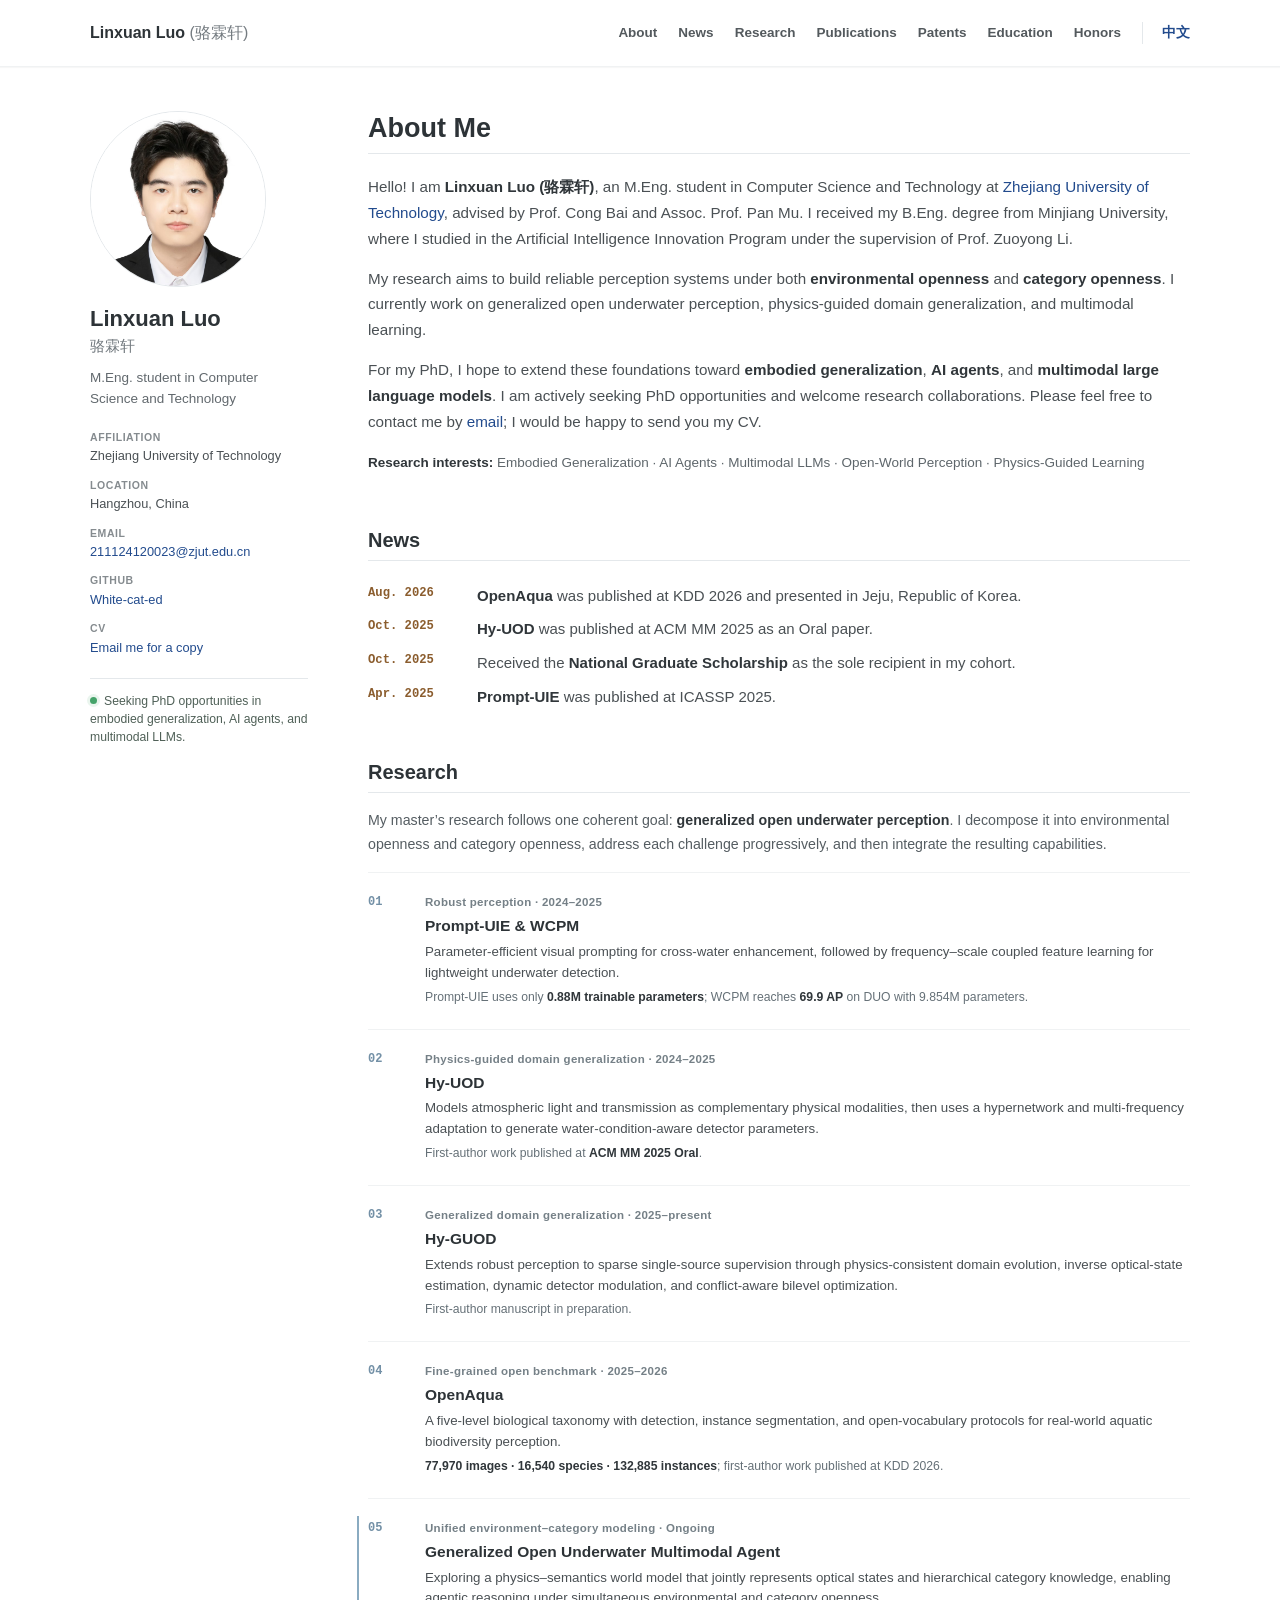
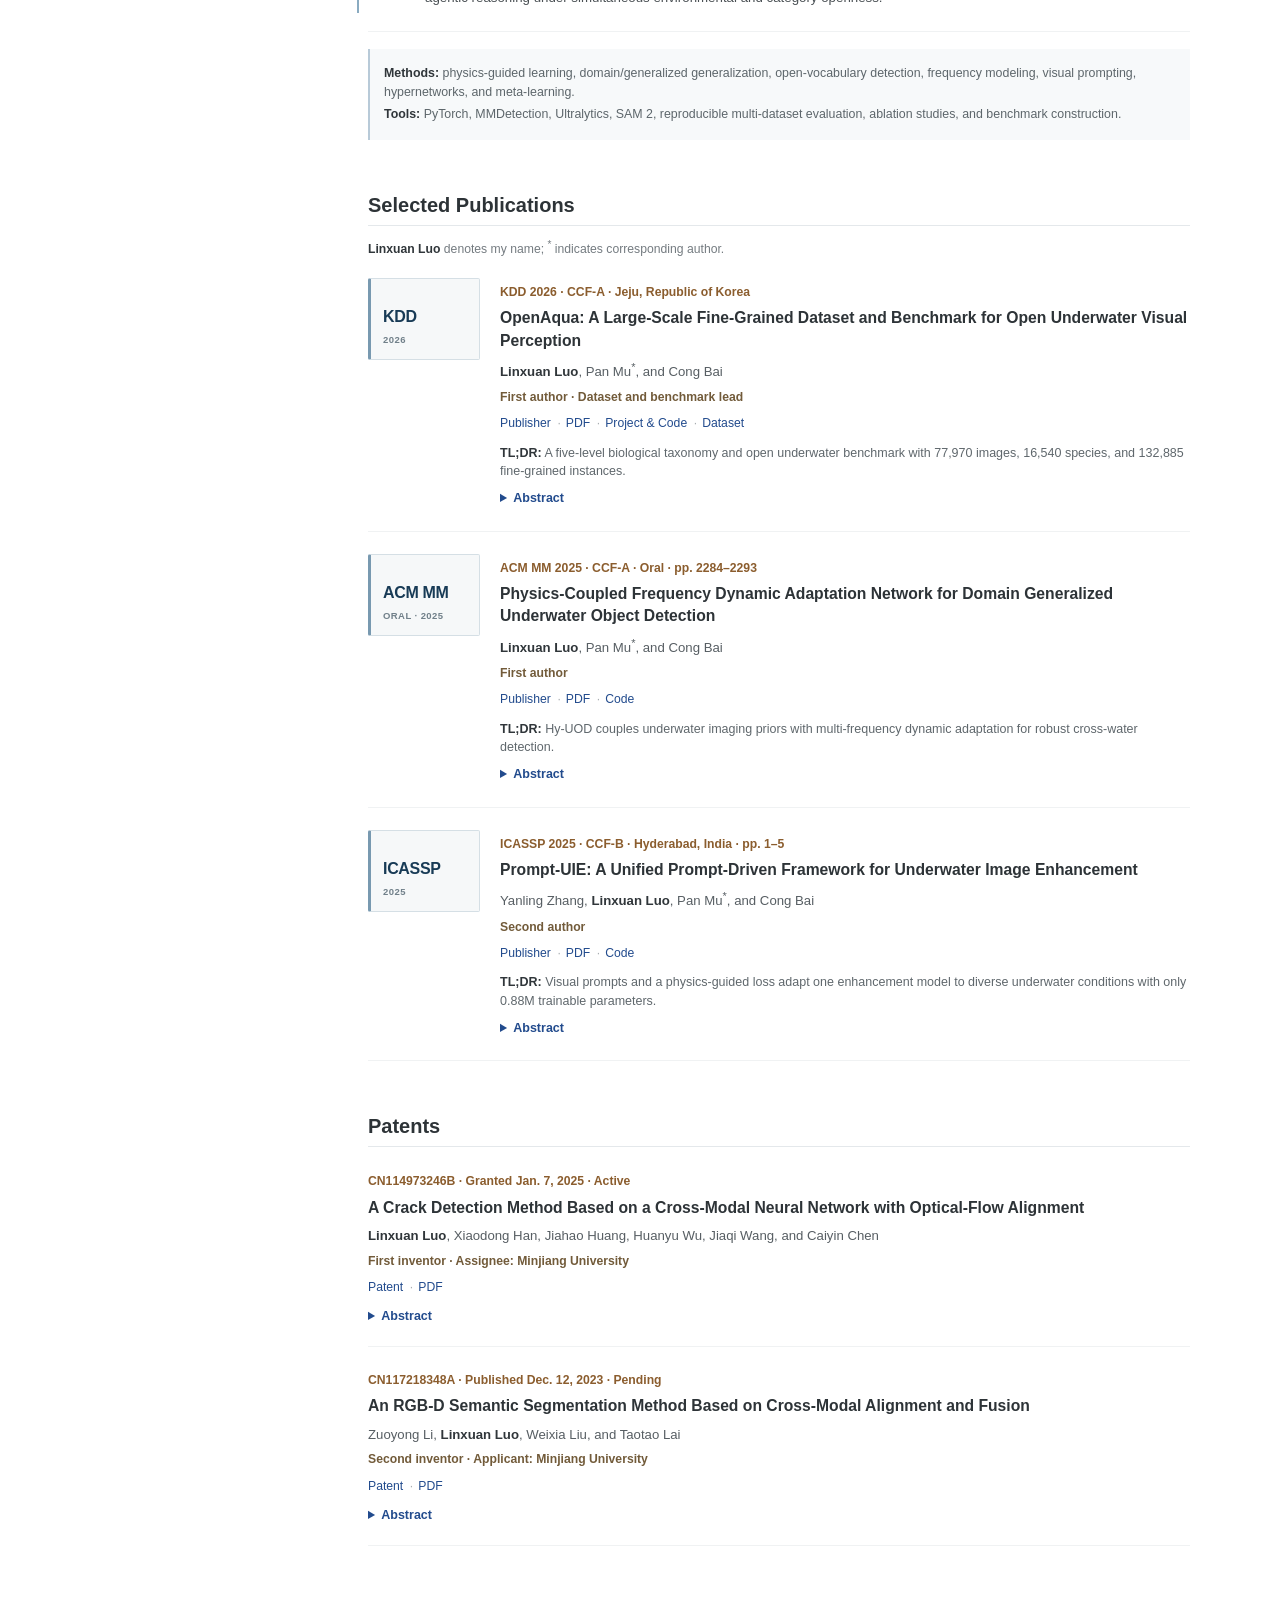
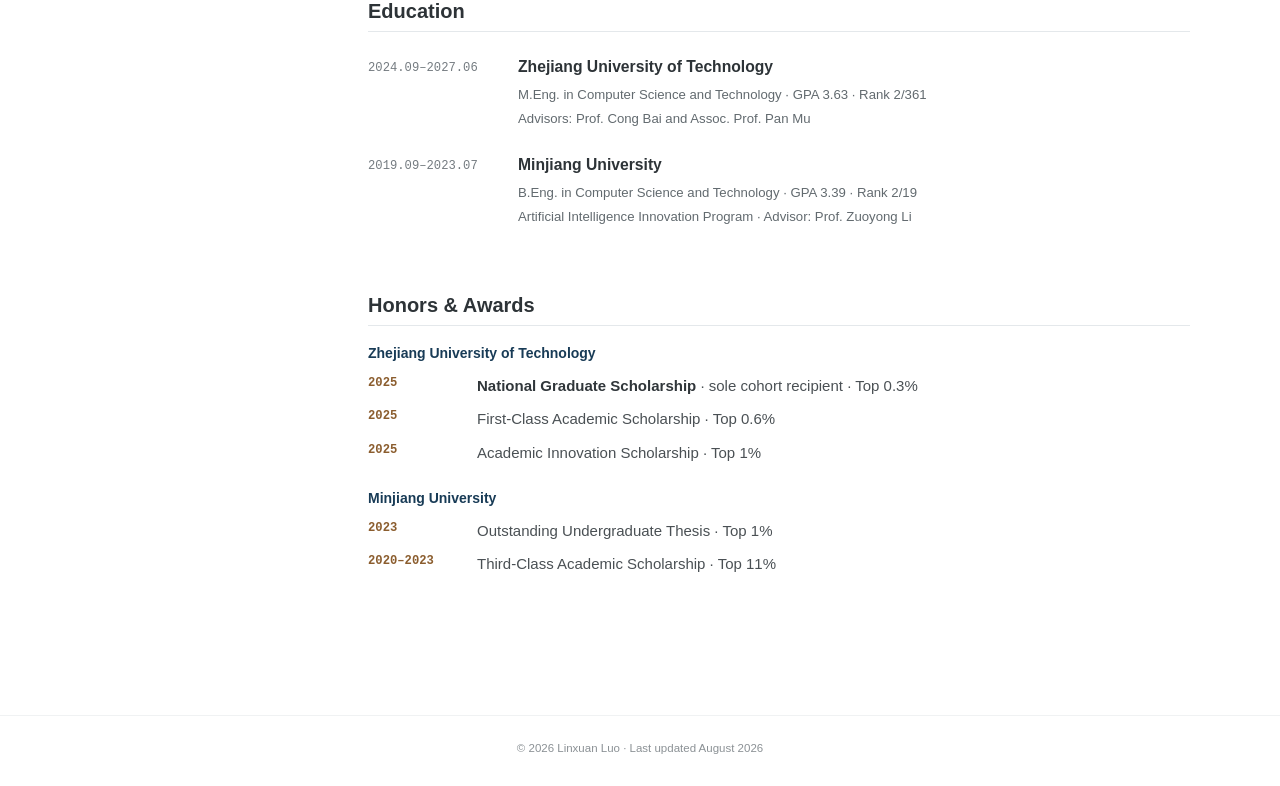
==== commit b137d1c3: "Update index.html" ====
--- a/index.html
+++ b/index.html
@@ -6,6 +6,8 @@
   <title>Linxuan Luo (骆霖轩) | Academic Homepage</title>
   <meta name="description" content="Academic homepage of Linxuan Luo, an M.Eng. student studying physics-guided generalization, open-world underwater perception, multimodal learning, and embodied intelligence.">
   <meta name="theme-color" content="#ffffff">
+  <link rel="icon" type="image/png" sizes="192x192" href="favicon.png">
+  <link rel="apple-touch-icon" sizes="180x180" href="favicon.png">
   <meta property="og:title" content="Linxuan Luo | Academic Homepage">
   <meta property="og:description" content="Physics-guided generalization, open-world perception, AI agents, and multimodal learning.">
   <meta property="og:type" content="website">
@@ -22,7 +24,7 @@
     "@type": "Person",
     "name": "Linxuan Luo",
     "alternateName": "骆霖轩",
-    "email": "mailto:whitecat.llx@gmail.com",
+    "email": "mailto:211124120023@zjut.edu.cn",
     "url": "https://white-cat-ed.github.io/",
     "sameAs": ["https://github.com/White-cat-ed"],
     "affiliation": {
@@ -61,9 +63,9 @@
       <dl class="profile-links">
         <div><dt>Affiliation</dt><dd>Zhejiang University of Technology</dd></div>
         <div><dt>Location</dt><dd>Hangzhou, China</dd></div>
-        <div><dt>Email</dt><dd><a href="mailto:whitecat.llx@gmail.com">whitecat.llx@gmail.com</a></dd></div>
+        <div><dt>Email</dt><dd><a href="mailto:211124120023@zjut.edu.cn">211124120023@zjut.edu.cn</a></dd></div>
         <div><dt>GitHub</dt><dd><a href="https://github.com/White-cat-ed" target="_blank" rel="noreferrer">White-cat-ed</a></dd></div>
-        <div><dt>CV</dt><dd><a href="mailto:whitecat.llx@gmail.com?subject=CV%20request">Email me for a copy</a></dd></div>
+        <div><dt>CV</dt><dd><a href="mailto:211124120023@zjut.edu.cn?subject=CV%20request">Email me for a copy</a></dd></div>
       </dl>
 
       <p class="phd-note"><span aria-hidden="true"></span>Seeking PhD opportunities in embodied generalization, AI agents, and multimodal LLMs.</p>
@@ -74,7 +76,7 @@
         <h2>About Me</h2>
         <p>Hello! I am <strong>Linxuan Luo (骆霖轩)</strong>, an M.Eng. student in Computer Science and Technology at <a href="https://www.zjut.edu.cn/" target="_blank" rel="noreferrer">Zhejiang University of Technology</a>, advised by Prof. Cong Bai and Assoc. Prof. Pan Mu. I received my B.Eng. degree from Minjiang University, where I studied in the Artificial Intelligence Innovation Program under the supervision of Prof. Zuoyong Li.</p>
         <p>My research aims to build reliable perception systems under both <strong>environmental openness</strong> and <strong>category openness</strong>. I currently work on generalized open underwater perception, physics-guided domain generalization, and multimodal learning.</p>
-        <p>For my PhD, I hope to extend these foundations toward <strong>embodied generalization</strong>, <strong>AI agents</strong>, and <strong>multimodal large language models</strong>. I am actively seeking PhD opportunities and welcome research collaborations. Please feel free to contact me by <a href="mailto:whitecat.llx@gmail.com">email</a>; I would be happy to send you my CV.</p>
+        <p>For my PhD, I hope to extend these foundations toward <strong>embodied generalization</strong>, <strong>AI agents</strong>, and <strong>multimodal large language models</strong>. I am actively seeking PhD opportunities and welcome research collaborations. Please feel free to contact me by <a href="mailto:211124120023@zjut.edu.cn">email</a>; I would be happy to send you my CV.</p>
         <p class="research-interests"><strong>Research interests:</strong> Embodied Generalization · AI Agents · Multimodal LLMs · Open-World Perception · Physics-Guided Learning</p>
       </section>
 
@@ -213,7 +215,6 @@
             </details>
           </div>
         </article>
-        <p class="access-note">Publisher-hosted PDFs may require ACM or IEEE institutional access.</p>
       </section>
 
       <section id="patents" class="section">
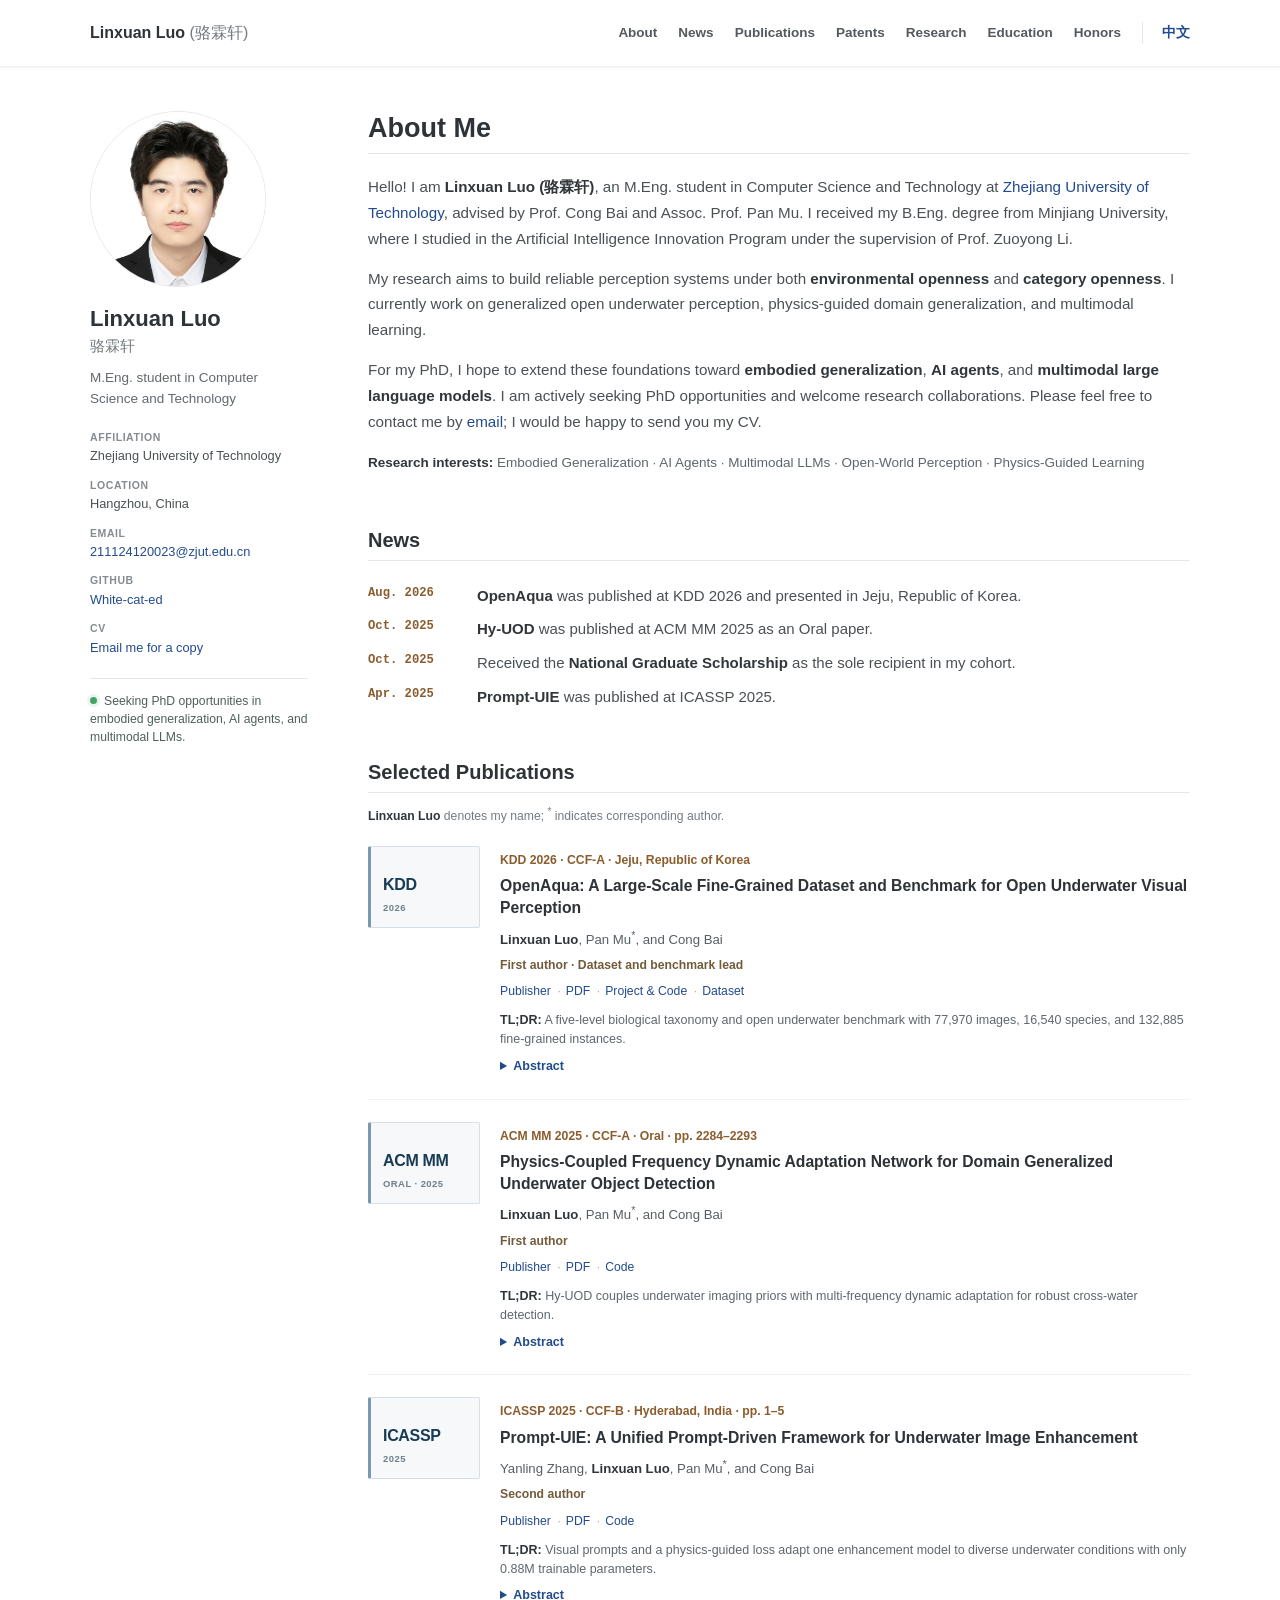
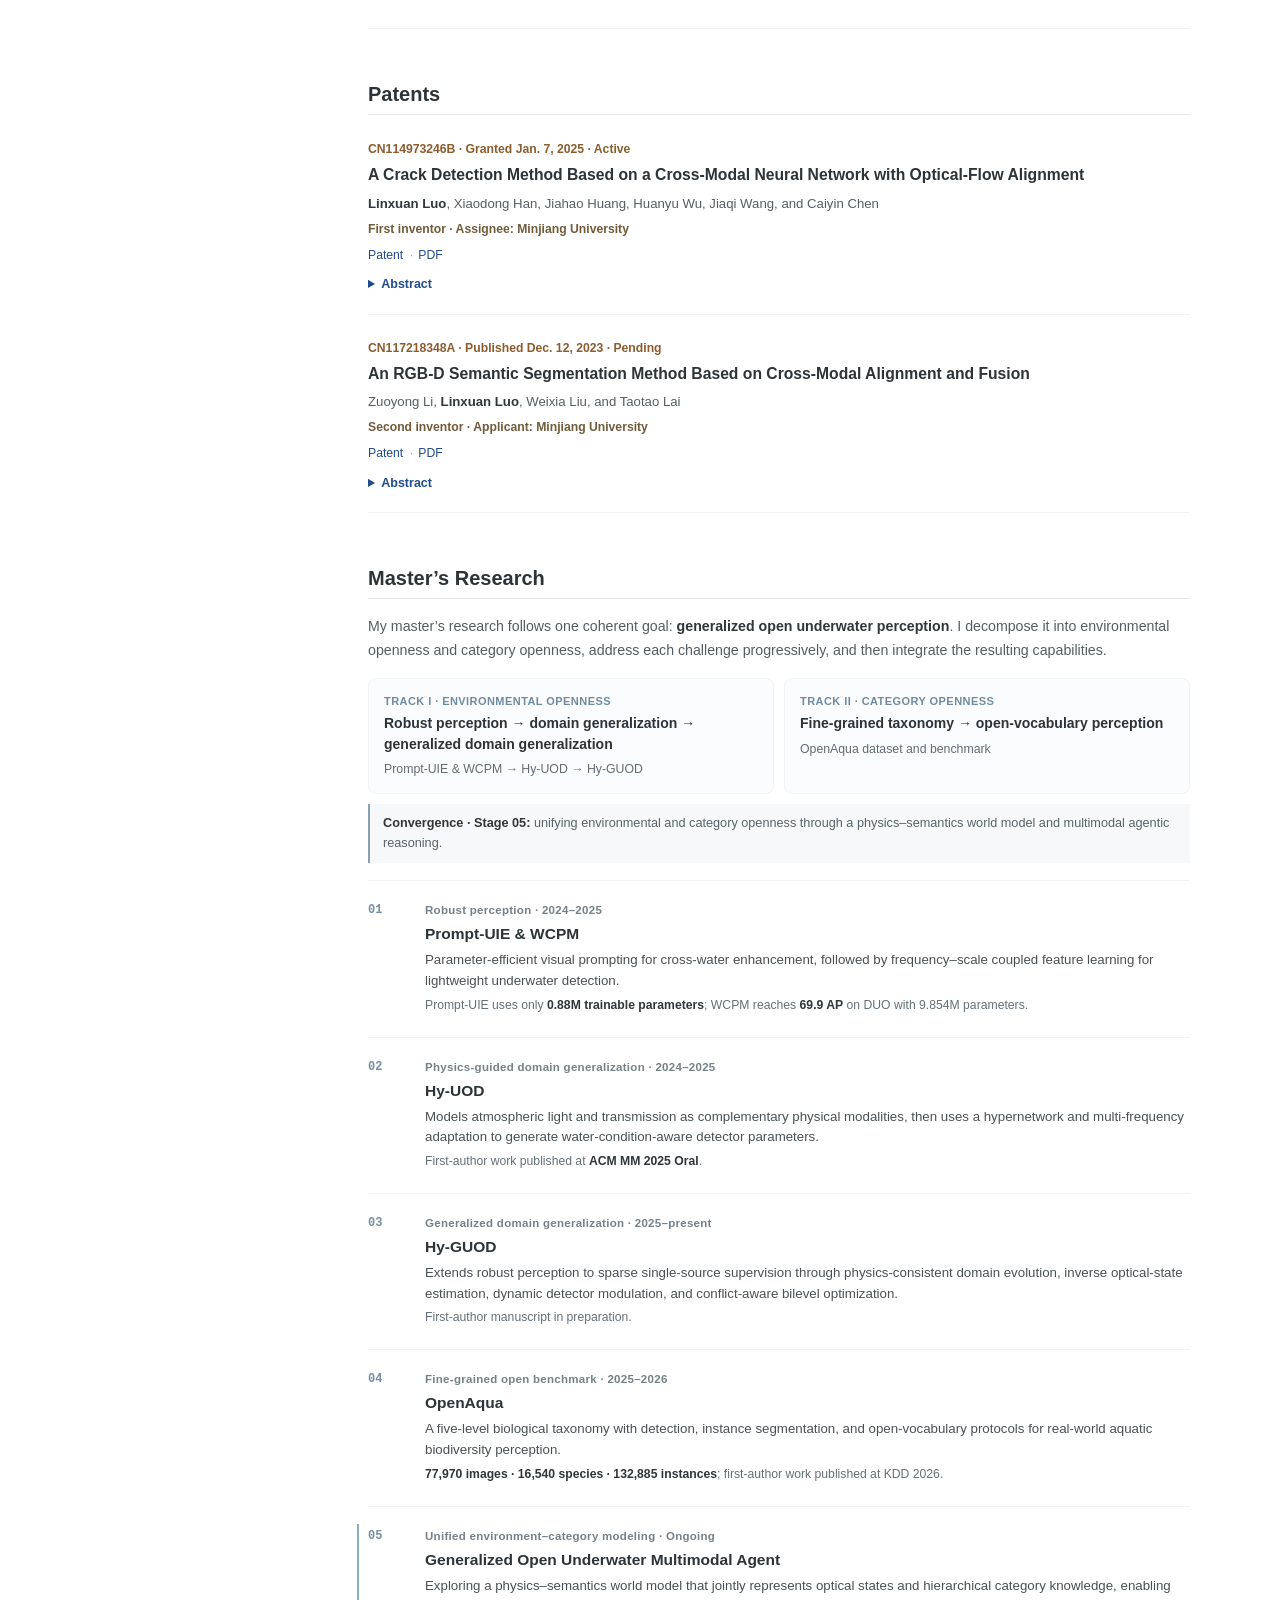
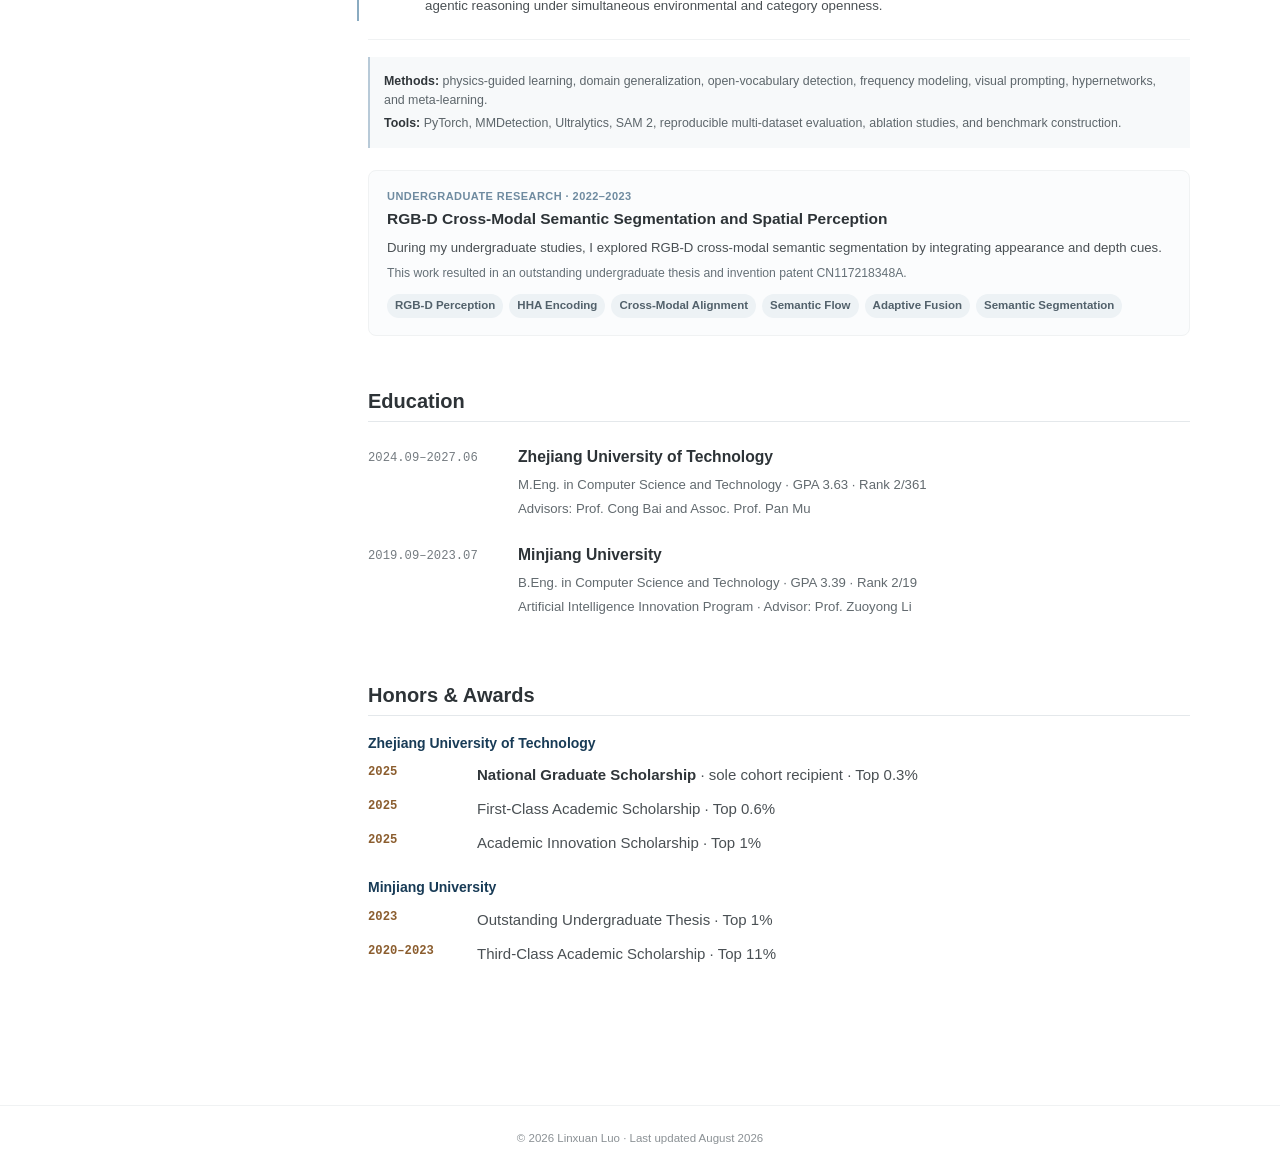
==== commit a1cd2816: "Add files via upload" ====
--- a/index.html
+++ b/index.html
@@ -43,9 +43,9 @@
       <nav class="site-nav" aria-label="Primary navigation">
         <a href="#about">About</a>
         <a href="#news">News</a>
-        <a href="#research">Research</a>
         <a href="#publications">Publications</a>
         <a href="#patents">Patents</a>
+        <a href="#research">Research</a>
         <a href="#education">Education</a>
         <a href="#awards">Honors</a>
         <a class="language-link" href="zh.html" lang="zh-CN">中文</a>
@@ -88,67 +88,6 @@
           <li><time datetime="2025-10">Oct. 2025</time><span>Received the <strong>National Graduate Scholarship</strong> as the sole recipient in my cohort.</span></li>
           <li><time datetime="2025-04">Apr. 2025</time><span><strong>Prompt-UIE</strong> was published at ICASSP 2025.</span></li>
         </ul>
-      </section>
-
-      <section id="research" class="section">
-        <h2>Research</h2>
-        <p class="research-lead">My master’s research follows one coherent goal: <strong>generalized open underwater perception</strong>. I decompose it into environmental openness and category openness, address each challenge progressively, and then integrate the resulting capabilities.</p>
-
-        <div class="research-roadmap">
-          <article class="research-item">
-            <div class="stage-marker">01</div>
-            <div class="research-copy">
-              <p class="stage-label">Robust perception · 2024–2025</p>
-              <h3>Prompt-UIE &amp; WCPM</h3>
-              <p>Parameter-efficient visual prompting for cross-water enhancement, followed by frequency–scale coupled feature learning for lightweight underwater detection.</p>
-              <p class="research-result">Prompt-UIE uses only <strong>0.88M trainable parameters</strong>; WCPM reaches <strong>69.9 AP</strong> on DUO with 9.854M parameters.</p>
-            </div>
-          </article>
-
-          <article class="research-item">
-            <div class="stage-marker">02</div>
-            <div class="research-copy">
-              <p class="stage-label">Physics-guided domain generalization · 2024–2025</p>
-              <h3>Hy-UOD</h3>
-              <p>Models atmospheric light and transmission as complementary physical modalities, then uses a hypernetwork and multi-frequency adaptation to generate water-condition-aware detector parameters.</p>
-              <p class="research-result">First-author work published at <strong>ACM MM 2025 Oral</strong>.</p>
-            </div>
-          </article>
-
-          <article class="research-item">
-            <div class="stage-marker">03</div>
-            <div class="research-copy">
-              <p class="stage-label">Generalized domain generalization · 2025–present</p>
-              <h3>Hy-GUOD</h3>
-              <p>Extends robust perception to sparse single-source supervision through physics-consistent domain evolution, inverse optical-state estimation, dynamic detector modulation, and conflict-aware bilevel optimization.</p>
-              <p class="research-result">First-author manuscript in preparation.</p>
-            </div>
-          </article>
-
-          <article class="research-item">
-            <div class="stage-marker">04</div>
-            <div class="research-copy">
-              <p class="stage-label">Fine-grained open benchmark · 2025–2026</p>
-              <h3>OpenAqua</h3>
-              <p>A five-level biological taxonomy with detection, instance segmentation, and open-vocabulary protocols for real-world aquatic biodiversity perception.</p>
-              <p class="research-result"><strong>77,970 images · 16,540 species · 132,885 instances</strong>; first-author work published at KDD 2026.</p>
-            </div>
-          </article>
-
-          <article class="research-item research-item-current">
-            <div class="stage-marker">05</div>
-            <div class="research-copy">
-              <p class="stage-label">Unified environment–category modeling · Ongoing</p>
-              <h3>Generalized Open Underwater Multimodal Agent</h3>
-              <p>Exploring a physics–semantics world model that jointly represents optical states and hierarchical category knowledge, enabling agentic reasoning under simultaneous environmental and category openness.</p>
-            </div>
-          </article>
-        </div>
-
-        <div class="method-band">
-          <p><strong>Methods:</strong> physics-guided learning, domain/generalized generalization, open-vocabulary detection, frequency modeling, visual prompting, hypernetworks, and meta-learning.</p>
-          <p><strong>Tools:</strong> PyTorch, MMDetection, Ultralytics, SAM 2, reproducible multi-dataset evaluation, ablation studies, and benchmark construction.</p>
-        </div>
       </section>
 
       <section id="publications" class="section">
@@ -251,6 +190,91 @@
         </article>
       </section>
 
+      <section id="research" class="section">
+        <h2>Master’s Research</h2>
+        <p class="research-lead">My master’s research follows one coherent goal: <strong>generalized open underwater perception</strong>. I decompose it into environmental openness and category openness, address each challenge progressively, and then integrate the resulting capabilities.</p>
+
+        <div class="research-tracks" aria-label="Two research tracks">
+          <article class="research-track">
+            <p class="track-kicker">Track I · Environmental Openness</p>
+            <h3>Robust perception → domain generalization → generalized domain generalization</h3>
+            <p>Prompt-UIE &amp; WCPM → Hy-UOD → Hy-GUOD</p>
+          </article>
+          <article class="research-track">
+            <p class="track-kicker">Track II · Category Openness</p>
+            <h3>Fine-grained taxonomy → open-vocabulary perception</h3>
+            <p>OpenAqua dataset and benchmark</p>
+          </article>
+        </div>
+        <p class="track-merge"><strong>Convergence · Stage 05:</strong> unifying environmental and category openness through a physics–semantics world model and multimodal agentic reasoning.</p>
+
+        <div class="research-roadmap">
+          <article class="research-item">
+            <div class="stage-marker">01</div>
+            <div class="research-copy">
+              <p class="stage-label">Robust perception · 2024–2025</p>
+              <h3>Prompt-UIE &amp; WCPM</h3>
+              <p>Parameter-efficient visual prompting for cross-water enhancement, followed by frequency–scale coupled feature learning for lightweight underwater detection.</p>
+              <p class="research-result">Prompt-UIE uses only <strong>0.88M trainable parameters</strong>; WCPM reaches <strong>69.9 AP</strong> on DUO with 9.854M parameters.</p>
+            </div>
+          </article>
+
+          <article class="research-item">
+            <div class="stage-marker">02</div>
+            <div class="research-copy">
+              <p class="stage-label">Physics-guided domain generalization · 2024–2025</p>
+              <h3>Hy-UOD</h3>
+              <p>Models atmospheric light and transmission as complementary physical modalities, then uses a hypernetwork and multi-frequency adaptation to generate water-condition-aware detector parameters.</p>
+              <p class="research-result">First-author work published at <strong>ACM MM 2025 Oral</strong>.</p>
+            </div>
+          </article>
+
+          <article class="research-item">
+            <div class="stage-marker">03</div>
+            <div class="research-copy">
+              <p class="stage-label">Generalized domain generalization · 2025–present</p>
+              <h3>Hy-GUOD</h3>
+              <p>Extends robust perception to sparse single-source supervision through physics-consistent domain evolution, inverse optical-state estimation, dynamic detector modulation, and conflict-aware bilevel optimization.</p>
+              <p class="research-result">First-author manuscript in preparation.</p>
+            </div>
+          </article>
+
+          <article class="research-item">
+            <div class="stage-marker">04</div>
+            <div class="research-copy">
+              <p class="stage-label">Fine-grained open benchmark · 2025–2026</p>
+              <h3>OpenAqua</h3>
+              <p>A five-level biological taxonomy with detection, instance segmentation, and open-vocabulary protocols for real-world aquatic biodiversity perception.</p>
+              <p class="research-result"><strong>77,970 images · 16,540 species · 132,885 instances</strong>; first-author work published at KDD 2026.</p>
+            </div>
+          </article>
+
+          <article class="research-item research-item-current">
+            <div class="stage-marker">05</div>
+            <div class="research-copy">
+              <p class="stage-label">Unified environment–category modeling · Ongoing</p>
+              <h3>Generalized Open Underwater Multimodal Agent</h3>
+              <p>Exploring a physics–semantics world model that jointly represents optical states and hierarchical category knowledge, enabling agentic reasoning under simultaneous environmental and category openness.</p>
+            </div>
+          </article>
+        </div>
+
+        <div class="method-band">
+          <p><strong>Methods:</strong> physics-guided learning, domain generalization, open-vocabulary detection, frequency modeling, visual prompting, hypernetworks, and meta-learning.</p>
+          <p><strong>Tools:</strong> PyTorch, MMDetection, Ultralytics, SAM 2, reproducible multi-dataset evaluation, ablation studies, and benchmark construction.</p>
+        </div>
+        <div class="undergraduate-research">
+          <p class="subsection-kicker">Undergraduate Research · 2022–2023</p>
+          <h3>RGB-D Cross-Modal Semantic Segmentation and Spatial Perception</h3>
+          <p>During my undergraduate studies, I explored RGB-D cross-modal semantic segmentation by integrating appearance and depth cues.</p>
+          <p class="research-result">This work resulted in an outstanding undergraduate thesis and invention patent CN117218348A.</p>
+          <div class="skill-tags" aria-label="RGB-D research skills">
+            <span>RGB-D Perception</span><span>HHA Encoding</span><span>Cross-Modal Alignment</span><span>Semantic Flow</span><span>Adaptive Fusion</span><span>Semantic Segmentation</span>
+          </div>
+        </div>
+
+      </section>
+
       <section id="education" class="section compact-section">
         <h2>Education</h2>
         <div class="timeline">
--- a/styles.css
+++ b/styles.css
@@ -247,8 +247,7 @@
   font-size: 13.5px !important;
 }
 
-.section-note,
-.access-note {
+.section-note {
   margin: -7px 0 15px;
   color: var(--muted);
   font-size: 12.2px;
@@ -282,6 +281,99 @@
   color: #555d62;
   font-size: 14.2px;
   line-height: 1.65;
+}
+
+.research-tracks {
+  display: grid;
+  grid-template-columns: repeat(2, minmax(0, 1fr));
+  gap: 10px;
+  margin-bottom: 10px;
+}
+
+.research-track {
+  padding: 14px 15px;
+  border: 1px solid var(--line-soft);
+  border-radius: 8px;
+  background: #fbfcfd;
+}
+
+.research-track h3 {
+  margin: 3px 0 6px;
+  color: var(--heading);
+  font-size: 14px;
+  line-height: 1.45;
+}
+
+.research-track p {
+  margin: 0;
+  color: #626c72;
+  font-size: 12.3px;
+  line-height: 1.55;
+}
+
+.track-kicker {
+  color: #6f8ba0 !important;
+  font-size: 11px !important;
+  font-weight: 700;
+  letter-spacing: 0.04em;
+  text-transform: uppercase;
+}
+
+.track-merge {
+  margin: 0 0 17px;
+  padding: 10px 13px;
+  border-left: 2px solid #89a1b2;
+  background: #f6f8f9;
+  color: #596369;
+  font-size: 12.7px;
+  line-height: 1.55;
+}
+
+.undergraduate-research {
+  margin-top: 22px;
+  padding: 17px 18px;
+  border: 1px solid var(--line-soft);
+  border-radius: 8px;
+  background: #fbfcfd;
+}
+
+.undergraduate-research h3 {
+  margin: 3px 0 8px;
+  color: var(--heading);
+  font-size: 15.5px;
+  line-height: 1.4;
+}
+
+.undergraduate-research > p:not(.subsection-kicker) {
+  margin: 5px 0;
+  font-size: 13.2px;
+  line-height: 1.58;
+}
+
+.subsection-kicker {
+  margin: 0;
+  color: #6f8ba0;
+  font-size: 11px;
+  font-weight: 700;
+  letter-spacing: 0.04em;
+  text-transform: uppercase;
+}
+
+.skill-tags {
+  display: flex;
+  flex-wrap: wrap;
+  gap: 6px;
+  margin-top: 11px;
+}
+
+.skill-tags span {
+  padding: 4px 8px;
+  border-radius: 999px;
+  background: #edf2f5;
+  color: #52616b;
+  font-size: 11.5px;
+  font-weight: 600;
+  line-height: 1.35;
 }
 
 .research-roadmap {
@@ -489,10 +581,6 @@
   line-height: 1.62;
 }
 
-.access-note {
-  margin-top: 12px;
-}
-
 .patent {
   padding: 19px 0;
   border-bottom: 1px solid var(--line-soft);
@@ -723,6 +811,10 @@
     gap: 10px;
   }
 
+  .research-tracks {
+    grid-template-columns: 1fr;
+  }
+
   .publication {
     display: block;
   }
